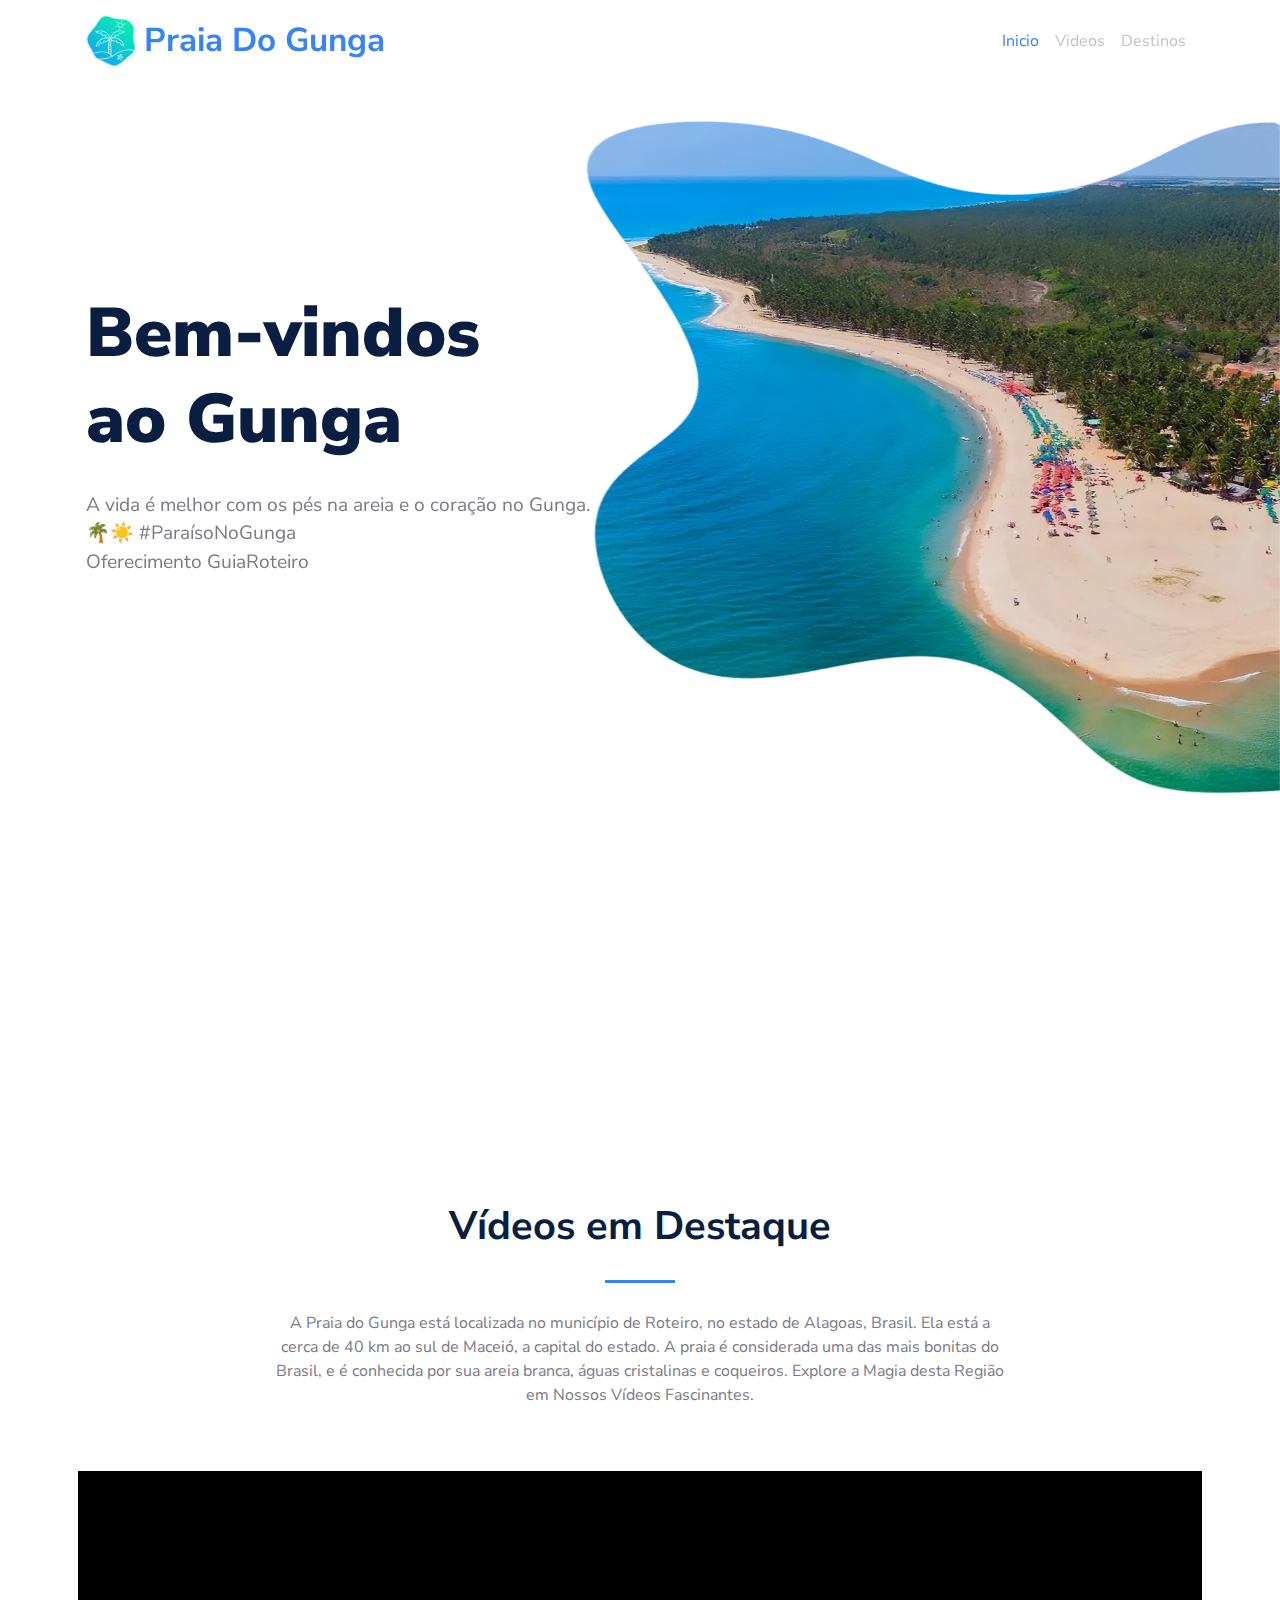
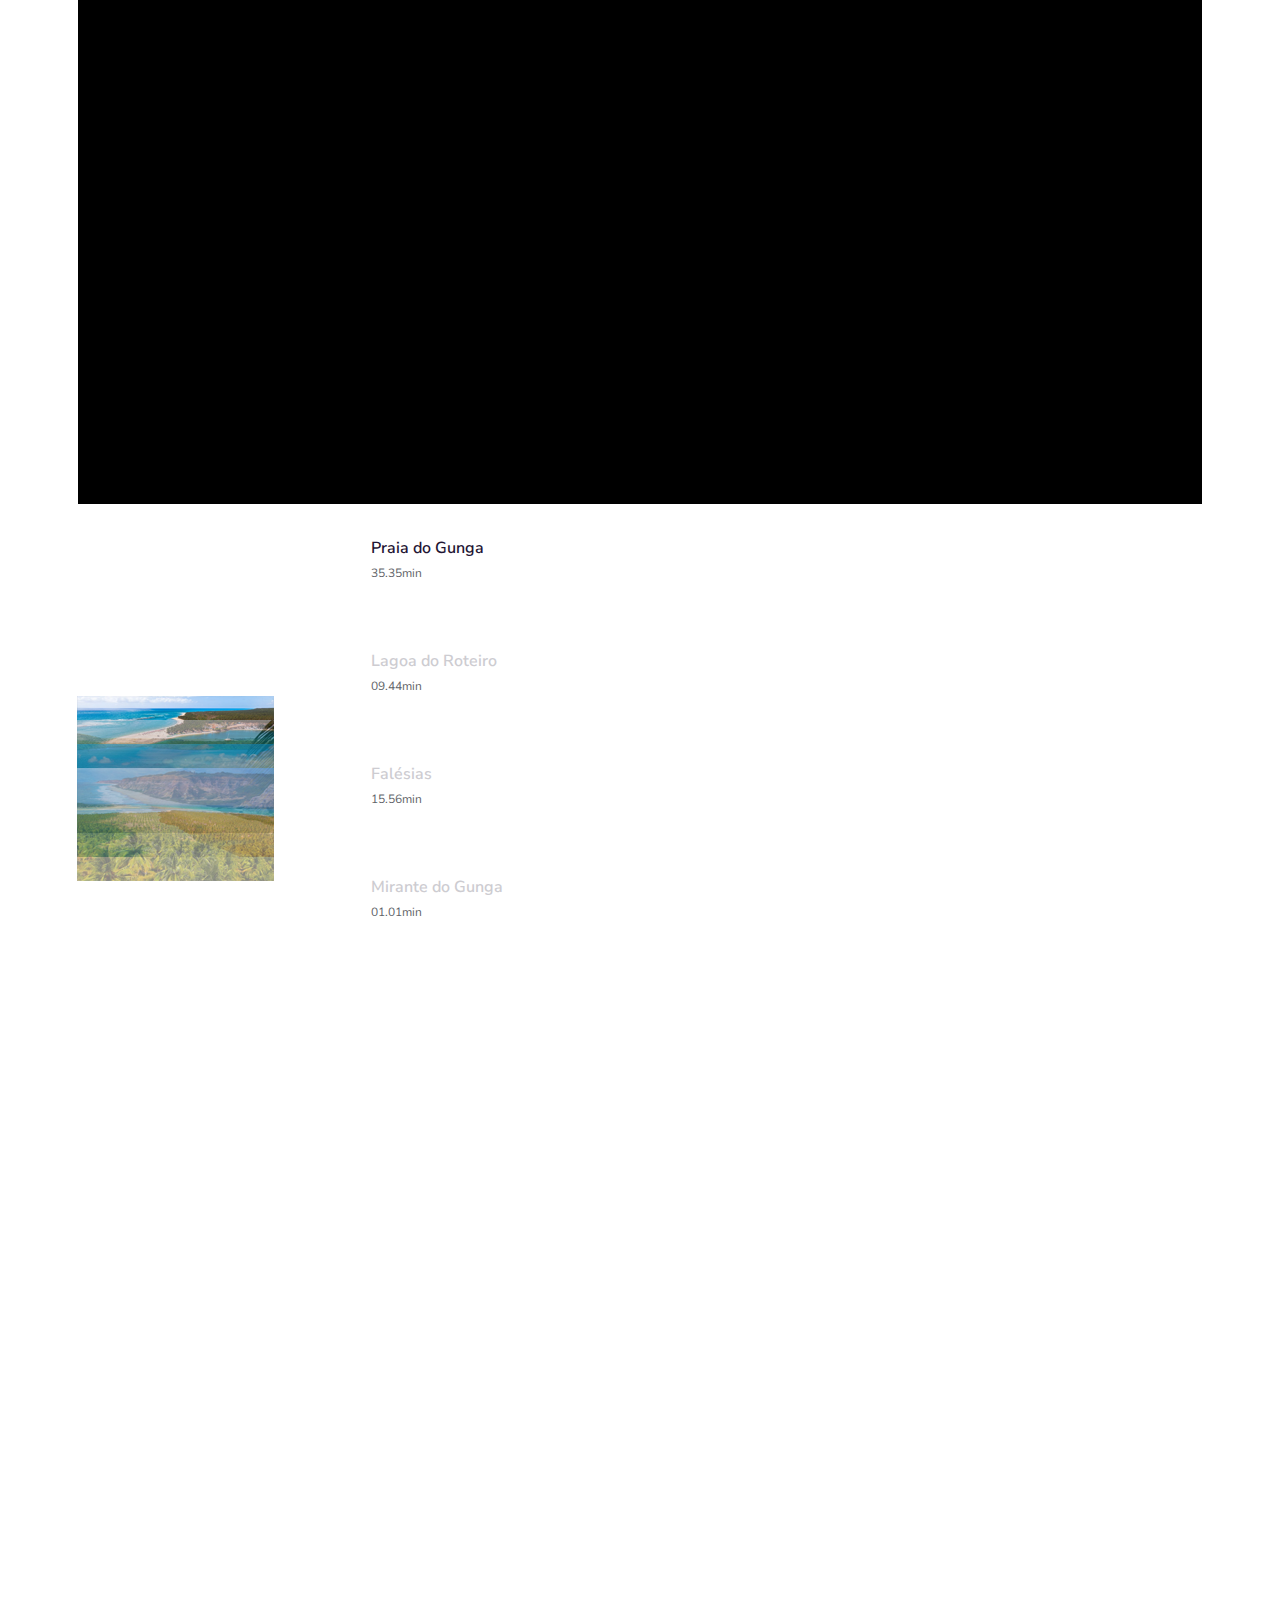
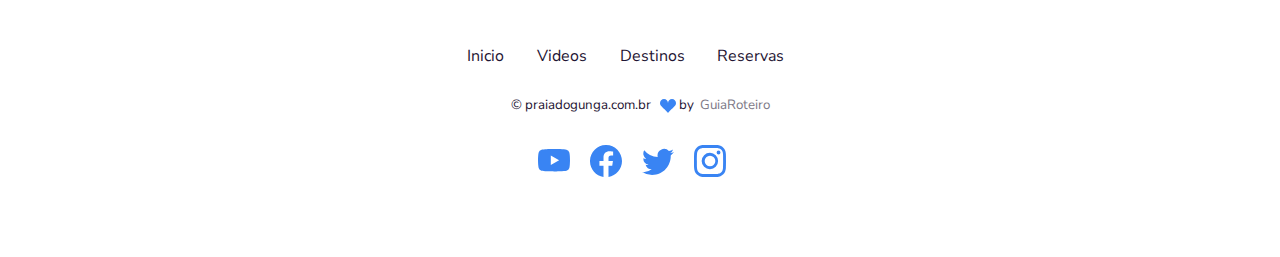
==== index.html @ 85fd9ef9 "v2" ====
<!DOCTYPE html>
<html lang="pt-BR">

  <head>
    <meta charset="utf-8">
    <meta http-equiv="X-UA-Compatible" content="IE=edge">
    <meta name="viewport" content="width=device-width, initial-scale=1">


    <!-- ===============================================-->
    <!--    Document Title-->
    <!-- ===============================================-->
    <title>Praia do Gunga - Guia Roteiro</title>

    <meta name="description" content="Explore as belezas da Praia do Gunga e Roteiro AL, um paraíso tropical no Brasil. Descubra suas águas cristalinas, areias douradas e atividades emocionantes.">
    <meta name="keywords" content="Praia do Gunga, Praias do Brasil, Turismo, Lazer, Natureza, Guia Roteiro, Roteiro AL, Maceió">
    <meta name="author" content="Praia do Gunga - Guia Roteiro">

    <!-- Tags para redes sociais (Open Graph) -->
    <meta property="og:title" content="Praia do Gunga - Descubra o Paraíso Tropical">
    <meta property="og:description" content="Explore as belezas da Praia do Gunga, um paraíso tropical no Brasil. Descubra suas águas cristalinas, areias douradas e atividades emocionantes.">
    <meta property="og:image" content="https://praiadogunga.com.br/assets/gallery/praiadogunga.png">
    <meta property="og:url" content="https://praiadogunga.com.br">
    <meta property="og:type" content="website">

    <!-- Meta tags do Twitter -->
    <meta name="twitter:card" content="summary_large_image">
    <meta name="twitter:title" content="Praia do Gunga - Descubra o Paraíso Tropical">
    <meta name="twitter:description" content="Explore as belezas da Praia do Gunga, um paraíso tropical no Brasil. Descubra suas águas cristalinas, areias douradas e atividades emocionantes.">
    <meta name="twitter:image" content="https://praiadogunga.com.br/assets/gallery/praiadogunga.png">

    <!-- Meta tag para indicar idioma -->
    <meta http-equiv="content-language" content="pt-BR">

    <!-- Favicon -->
    <link rel="icon" href="assets/img/favicons/favicon.ico" type="image/x-icon">

    <!--    Stylesheets-->
    <!-- ===============================================-->
    <link href="vendors/plyr/plyr.css" rel="stylesheet">
    <link href="assets/css/theme.css" rel="stylesheet" />

  </head>


  <body>

    <!-- ===============================================-->
    <!--    Main Content-->
    <!-- ===============================================-->
    <main class="main" id="top">
      <nav class="navbar navbar-expand-lg fixed-top py-3 backdrop" data-navbar-on-scroll="data-navbar-on-scroll">
        <div class="container"><a class="navbar-brand d-flex align-items-center fw-bold fs-2" href="#"> <img class="d-inline-block align-top img-fluid" src="assets/img/gallery/logo-icon.png" alt="" width="50" /><span class="text-primary fs-4 ps-2">Praia Do Gunga</span></a>
          <button class="navbar-toggler collapsed" type="button" data-bs-toggle="collapse" data-bs-target="#navbarSupportedContent" aria-controls="navbarSupportedContent" aria-expanded="false" aria-label="Toggle navigation"><span class="navbar-toggler-icon"></span></button>
          <div class="collapse navbar-collapse border-top border-lg-0 mt-4 mt-lg-0" id="navbarSupportedContent">
            <ul class="navbar-nav ms-auto pt-2 pt-lg-0">
              <li class="nav-item"><a class="nav-link active" aria-current="page" href="#">Inicio</a></li>
              <li class="nav-item"><a class="nav-link text-600" href="#featuresVideos">Videos</a></li>
              <li class="nav-item"><a class="nav-link text-600" href="#places">Destinos</a></li>
              <!-- <li class="nav-item"><a class="nav-link text-600" href="#booking">Reservas</a></li> -->
            </ul>
           <!--  <form class="ps-lg-5">
              <button class="btn btn-lg btn-outline-primary order-0" type="submit">Sign In</button>
            </form> -->
          </div>
        </div>
      </nav>
      <section class="py-0">
        <div class="bg-holder d-none d-md-block" style="background-image:url(assets/img/illustrations/hero.png);background-position:right bottom;background-size:contain;">
        </div>
        <!--/.bg-holder-->

        <div class="container position-relative">
          <div class="row align-items-center min-vh-75 my-lg-8">
            <div class="col-md-7 col-lg-6 text-center text-md-start py-8">
              <h1 class="mb-4 display-1 lh-sm">Bem-vindos<br class="d-block d-lg-none d-xl-block" />ao Gunga</h1>
              <p class="mt-4 mb-5 fs-1 lh-base">A vida é melhor com os pés na areia e o coração no Gunga. <br class="d-none d-lg-block" /> 🌴☀️ #ParaísoNoGunga<br class="d-none d-lg-block" />Oferecimento GuiaRoteiro</p>

              <!-- <a class="btn btn-lg btn-primary hover-top" href="#" role="button">Siga-nos</a> -->
            </div>
          </div>
        </div>
      </section>


      <!-- ============================================-->
      <!-- <section> begin ============================-->
      <section id="places">

       <!--  <div class="container">
          <div class="row flex-md-center">
            <div class="col-md-11 col-lg-4 py-md-3 px-4 px-md-3 px-lg-0 px-xl-2 order-lg-1">
              <h1 class="fw-bold fs-md-3 fs-xl-5">Divirta-se com a sua família</h1>
              <hr class="text-primary my-4 my-lg-3 my-xl-4" style="height:3px; width:70px;" />
              <p class="lh-lg">Descubra a diversidade de experiências na Praia do Gunga, em Roteiro, Alagoas. Oferecendo passeios emocionantes, como barco às piscinas naturais, buggy nas falésias e Passeio Aéreo, além de atividades mais tranquilas, como passeios de jangada e quadriciclos. Explore os recifes de corais com mergulho de snorkel e aproveite a beleza única desta deslumbrante região costeira. tudo isso e muito mais.</p><a class="btn btn-lg btn-primary hover-top" href="#" role="button">Explore</a>
            </div>
            <div class="col-lg-8 order-lg-0 order-1 px-4 px-md-3 py-8 py-md-3">
              <div class="carousel slide" id="carouselExampleControlsNoTouching" data-bs-touch="false" data-bs-interval="false">
                <div class="carousel-inner">
                  <div class="carousel-item active">
                    <div class="row h-100">
                      <div class="col-md-4 mb-3 mb-md-0">
                        <div class="card h-100 text-white hover-top"><img class="img-fluid h-100" src="assets/img/gallery/maldives.png" alt="" />
                          <div class="card-img-overlay ps-0 d-flex flex-column justify-content-between bg-dark-gradient">
                            <div class="pt-3"><span class="badge bg-primary">$860</span></div>
                            <div class="ps-3 d-flex justify-content-between align-items-center">
                              <h5 class="text-white">Maldives</h5>
                              <h6 class="text-600">3 days</h6>
                            </div>
                          </div>
                        </div>
                      </div>
                      <div class="col-md-4 mb-3 mb-md-0">
                        <div class="card h-100 text-white hover-top"><img class="img-fluid h-100" src="assets/img/gallery/indonesia.png" alt="" />
                          <div class="card-img-overlay ps-0 d-flex flex-column justify-content-between bg-dark-gradient">
                            <div class="pt-3"><span class="badge bg-primary">$860</span></div>
                            <div class="ps-3 d-flex justify-content-between align-items-center">
                              <h5 class="text-white">Indonesia</h5>
                              <h6 class="text-600">7 days</h6>
                            </div>
                          </div>
                        </div>
                      </div>
                      <div class="col-md-4 mb-3 mb-md-0">
                        <div class="card h-100 text-white hover-top"><img class="img-fluid h-100" src="assets/img/gallery/kathmandu.png" alt="" />
                          <div class="card-img-overlay ps-0 d-flex flex-column justify-content-between bg-dark-gradient">
                            <div class="pt-3"><span class="badge bg-primary">$340</span></div>
                            <div class="ps-3 d-flex justify-content-between align-items-center">
                              <h5 class="text-white">Kathmandu</h5>
                              <h6 class="text-600">5 days</h6>
                            </div>
                          </div>
                        </div>
                      </div>
                    </div>
                  </div>
                  <div class="carousel-item">
                    <div class="row h-100">
                      <div class="col-md-4 mb-3 mb-md-0">
                        <div class="card h-100 text-white hover-top"><img class="img-fluid h-100" src="assets/img/gallery/maldives.png" alt="" />
                          <div class="card-img-overlay ps-0 d-flex flex-column justify-content-between bg-dark-gradient">
                            <div class="pt-3"><span class="badge bg-primary">$340</span></div>
                            <div class="ps-3 d-flex justify-content-between align-items-center">
                              <h5 class="text-white">Maldives</h5>
                              <h6 class="text-600">5 days</h6>
                            </div>
                          </div>
                        </div>
                      </div>
                      <div class="col-md-4 mb-3 mb-md-0">
                        <div class="card h-100 text-white hover-top"><img class="img-fluid h-100" src="assets/img/gallery/indonesia.png" alt="" />
                          <div class="card-img-overlay ps-0 d-flex flex-column justify-content-between bg-dark-gradient">
                            <div class="pt-3"><span class="badge bg-primary">$540</span></div>
                            <div class="ps-3 d-flex justify-content-between align-items-center">
                              <h5 class="text-white">Indonesia</h5>
                              <h6 class="text-600">5 days</h6>
                            </div>
                          </div>
                        </div>
                      </div>
                      <div class="col-md-4 mb-3 mb-md-0">
                        <div class="card h-100 text-white hover-top"><img class="img-fluid h-100" src="assets/img/gallery/kathmandu.png" alt="" />
                          <div class="card-img-overlay ps-0 d-flex flex-column justify-content-between bg-dark-gradient">
                            <div class="pt-3"><span class="badge bg-primary">$640</span></div>
                            <div class="ps-3 d-flex justify-content-between align-items-center">
                              <h5 class="text-white">Kathmandu</h5>
                              <h6 class="text-600">6 days</h6>
                            </div>
                          </div>
                        </div>
                      </div>
                    </div>
                  </div>
                  <div class="carousel-item">
                    <div class="row h-100">
                      <div class="col-md-4 mb-3 mb-md-0">
                        <div class="card h-100 text-white hover-top"><img class="img-fluid h-100" src="assets/img/gallery/kathmandu.png" alt="" />
                          <div class="card-img-overlay ps-0 d-flex flex-column justify-content-between bg-dark-gradient">
                            <div class="pt-3"><span class="badge bg-primary">$540</span></div>
                            <div class="ps-3 d-flex justify-content-between align-items-center">
                              <h5 class="text-white">Kathmandu</h5>
                              <h6 class="text-600">5 days</h6>
                            </div>
                          </div>
                        </div>
                      </div>
                      <div class="col-md-4 mb-3 mb-md-0">
                        <div class="card h-100 text-white hover-top"><img class="img-fluid h-100" src="assets/img/gallery/maldives.png" alt="" />
                          <div class="card-img-overlay ps-0 d-flex flex-column justify-content-between bg-dark-gradient">
                            <div class="pt-3"><span class="badge bg-primary">$860</span></div>
                            <div class="ps-3 d-flex justify-content-between align-items-center">
                              <h5 class="text-white">Maldives</h5>
                              <h6 class="text-600">3 days</h6>
                            </div>
                          </div>
                        </div>
                      </div>
                      <div class="col-md-4 mb-3 mb-md-0">
                        <div class="card h-100 text-white hover-top"><img class="img-fluid h-100" src="assets/img/gallery/indonesia.png" alt="" />
                          <div class="card-img-overlay ps-0 d-flex flex-column justify-content-between bg-dark-gradient">
                            <div class="pt-3"><span class="badge bg-primary">$860</span></div>
                            <div class="ps-3 d-flex justify-content-between align-items-center">
                              <h5 class="text-white">Indonesia</h5>
                              <h6 class="text-600">7 days</h6>
                            </div>
                          </div>
                        </div>
                      </div>
                    </div>
                  </div>
                </div>
                <div class="position-relative mt-5"><a class="carousel-control-prev carousel-icon z-index-2" href="#carouselExampleControlsNoTouching" role="button" data-bs-slide="prev"><span class="carousel-control-prev-icon" aria-hidden="true"></span><span class="visually-hidden">Previous</span></a><a class="carousel-control-next carousel-icon z-index-2" href="#carouselExampleControlsNoTouching" role="button" data-bs-slide="next"><span class="carousel-control-next-icon" aria-hidden="true"></span><span class="visually-hidden">Next</span></a></div>
              </div>
            </div>
          </div>
        </div> -->
        <!-- end of .container-->

      </section>
      <!-- <section> close ============================-->
      <!-- ============================================-->




      <!-- ============================================-->
      <!-- <section> begin ============================-->
      <section class="pt-5" id="featuresVideos">

        <div class="container">
          <div class="row flex-center mb-5">
            <div class="col-lg-8 text-center">
              <h1 class="fw-bold fs-md-3 fs-lg-4 fs-xl-5">Vídeos em Destaque</h1>
              <hr class="mx-auto text-primary my-4" style="height:3px; width:70px;" />
              <p class="mx-auto">
A Praia do Gunga está localizada no município de Roteiro, no estado de Alagoas, Brasil. Ela está a cerca de 40 km ao sul de Maceió, a capital do estado. A praia é considerada uma das mais bonitas do Brasil, e é conhecida por sua areia branca, águas cristalinas e coqueiros. Explore a Magia desta Região em Nossos Vídeos Fascinantes.</p>
            </div>
          </div>
          <div class="row flex-center">
            <div class="col-12">
              <div class="carousel slide" id="carouselExampleIndicators" data-bs-touch="false" data-bs-interval="false">
                <div class="row align-items-center">
                  <div class="col-12 col-xxl-7 px-2">
                    <div class="carousel-inner">
                      <div class="carousel-item active h-100">
                        <div class="player" data-plyr-provider="youtube" data-plyr-embed-id="bTqVqk7FSmY">
                          <iframe src="https://www.youtube.com/watch?v=QWKwyBbWllM" allow="accelerometer; autoplay; clipboard-write; encrypted-media; gyroscope; picture-in-picture" allowfullscreen=""></iframe>
                        </div>
                      </div>
                      <div class="carousel-item">
                        <div class="player" data-plyr-provider="youtube" data-plyr-embed-id="bTqVqk7FSmY">
                          <iframe src="https://www.youtube.com/watch?v=A36IP48cITc" allow="accelerometer; autoplay; clipboard-write; encrypted-media; gyroscope; picture-in-picture" allowfullscreen=""></iframe>
                        </div>
                      </div>
                      <div class="carousel-item">
                        <div class="player" data-plyr-provider="youtube" data-plyr-embed-id="bTqVqk7FSmY">
                          <iframe src="https://www.youtube.com/watch?v=nZo1sUbrHeg" allow="accelerometer; autoplay; clipboard-write; encrypted-media; gyroscope; picture-in-picture" allowfullscreen=""></iframe>
                        </div>
                      </div>
                      <div class="carousel-item">
                        <div class="player" data-plyr-provider="youtube" data-plyr-embed-id="bTqVqk7FSmY">
                          <iframe src="https://www.youtube.com/watch?v=8BTin3Jkoow" allow="accelerometer; autoplay; clipboard-write; encrypted-media; gyroscope; picture-in-picture" allowfullscreen=""></iframe>
                        </div>
                      </div>
                    </div>
                  </div>
                  <div class="col-6 col-md-3 col-xxl-2 pt-3 pt-md-0">
                    <div class="carousel-indicators">
                      <div class="row h-100 w-100">
                        <div class="col-12 px-1">
                          <button class="active" type="button" data-bs-target="#carouselExampleIndicators" data-bs-slide-to="0" aria-current="true" aria-label="Slide 1"><img class="d-block" src="assets/img/gallery/praiadogunga.png" alt="..." /></button>
                        </div>
                        <div class="col-12 px-1">
                          <button type="button" data-bs-target="#carouselExampleIndicators" data-bs-slide-to="1" aria-label="Slide 2"><img class="d-block" src="assets/img/gallery/lagoadoroteiro.png" alt="..." /></button>
                        </div>
                        <div class="col-12 px-1">
                          <button type="button" data-bs-target="#carouselExampleIndicators" data-bs-slide-to="2" aria-label="Slide 3"><img class="d-block" src="assets/img/gallery/falesias.png" alt="..." /></button>
                        </div>
                        <div class="col-12 px-1">
                          <button type="button" data-bs-target="#carouselExampleIndicators" data-bs-slide-to="3" aria-label="Slide 4"><img class="d-block" src="assets/img/gallery/mirantedogunga.png" alt="..." /></button>
                        </div>
                      </div>
                    </div>
                  </div>
                  <div class="col-6 col-lg-3 px-xxl-0">
                    <div class="row">
                      <div class="col-12 col-md-11 col-lg-12 col-xl-10 col-xxl-7 px-xxl-0 ps-lg-0 ps-md-4">
                        <div class="card h-100 py-md-2 active" style="min-height:113px">
                          <div class="card-body d-flex flex-column justify-content-center">
                            <p class="mb-0 fw-semi-bold text-dark"> Praia do Gunga</p>
                            <p class="card-text"><small class="text-800">35.35min</small></p>
                          </div>
                        </div>
                      </div>
                      <div class="col-12 col-md-11 col-lg-12 col-xl-10 col-xxl-7 px-xxl-0 ps-lg-0 ps-md-4">
                        <div class="card h-100 py-md-2" style="min-height:113px">
                          <div class="card-body d-flex flex-column justify-content-center">
                            <p class="mb-0 fw-semi-bold text-500">Lagoa do Roteiro</p>
                            <p class="card-text"><small class="text-800">09.44min</small></p>
                          </div>
                        </div>
                      </div>
                      <div class="col-12 col-md-11 col-lg-12 col-xl-10 col-xxl-7 px-xxl-0 ps-lg-0 ps-md-4">
                        <div class="card h-100 py-md-2" style="min-height:113px">
                          <div class="card-body d-flex flex-column justify-content-center">
                            <p class="mb-0 fw-semi-bold text-500"> Falésias</p>
                            <p class="card-text"><small class="text-800">15.56min</small></p>
                          </div>
                        </div>
                      </div>
                      <div class="col-12 col-md-11 col-lg-12 col-xl-10 col-xxl-7 px-xxl-0 ps-lg-0 ps-md-4">
                        <div class="card h-100 py-md-3" style="min-height:113px">
                          <div class="card-body d-flex flex-column justify-content-center">
                            <p class="mb-0 fw-semi-bold text-500"> Mirante do Gunga</p>
                            <p class="card-text"><small class="text-800">01.01min </small></p>
                          </div>
                        </div>
                      </div>
                    </div>
                  </div>
                </div>
              </div>
            </div>
          </div>
        </div>
        <!-- end of .container-->

      </section>
      <!-- <section> close ============================-->
      <!-- ============================================-->


      <section class="pt-5">
         <div class="container">
        <script src="https://static.elfsight.com/platform/platform.js" data-use-service-core defer></script>
<div class="elfsight-app-6ab9ac15-3a45-496a-8283-f96318b5263f" data-elfsight-app-lazy></div>
</div>
      </section>


      <!-- ============================================-->
      <!-- <section> begin ============================-->
      <section class="pt-5">

       <!--  <div class="container">
          <div class="row flex-center mb-5">
            <div class="col-lg-8 text-center">
              <h1 class="fw-bold fs-md-3 fs-lg-4 fs-xl-5">Travel categories</h1>
              <hr class="mx-auto text-primary my-4" style="height:3px; width:70px;" />
              <p class="mx-auto">Maecenas et eros non quam ultricies interdum. Proin ac dolor vel neque ullamcorper blandit vitae et felis. Morbi ante urna, imperdiet vel neque vitae, porta ullamcorper metus. Quisque bibendum venenatis eros sed commodo. Nullam ultrices tortor non diam ullamcorper auctor. In urna tellus, auctor sit amet est ut, scelerisque volutpat diam.</p>
            </div>
          </div>
          <div class="row h-100 flex-center">
            <div class="row flex-lg-center">
              <div class="col-md-12">
                <div class="carousel slide" id="carouselCategory" data-bs-touch="false" data-bs-interval="false">
                  <div class="carousel-inner">
                    <div class="carousel-item active" data-bs-interval="10000">
                      <div class="row h-100">
                        <div class="col-6 col-sm-4 col-xl-2 mb-3 hover-top px-2">
                          <div class="card h-100 w-100 text-white"><a class="stretched-link" href="!#"><img class="img-fluid" src="assets/img/gallery/food.png" alt="" /></a>
                            <div class="card-img-overlay d-flex align-items-end bg-dark-gradient">
                              <h5 class="text-white fs--1">Food</h5>
                            </div>
                          </div>
                        </div>
                        <div class="col-6 col-sm-4 col-xl-2 mb-3 hover-top px-2">
                          <div class="card h-100 w-100 text-white"><a class="stretched-link" href="!#"><img class="img-fluid" src="assets/img/gallery/backpacking.png" alt="" /></a>
                            <div class="card-img-overlay d-flex align-items-end bg-dark-gradient">
                              <h5 class="text-white fs--1">Backpacking</h5>
                            </div>
                          </div>
                        </div>
                        <div class="col-6 col-sm-4 col-xl-2 mb-3 hover-top px-2">
                          <div class="card h-100 w-100 text-white"><a class="stretched-link" href="!#"><img class="img-fluid" src="assets/img/gallery/beaches.png" alt="" /></a>
                            <div class="card-img-overlay d-flex align-items-end bg-dark-gradient">
                              <h5 class="text-white fs--1">Beaches,coast and island</h5>
                            </div>
                          </div>
                        </div>
                        <div class="col-6 col-sm-4 col-xl-2 mb-3 hover-top px-2">
                          <div class="card h-100 w-100 text-white"><a class="stretched-link" href="!#"><img class="img-fluid" src="assets/img/gallery/art-culture.png" alt="" /></a>
                            <div class="card-img-overlay d-flex align-items-end bg-dark-gradient">
                              <h5 class="text-white fs--1">Art and culture</h5>
                            </div>
                          </div>
                        </div>
                        <div class="col-6 col-sm-4 col-xl-2 mb-3 hover-top px-2">
                          <div class="card h-100 w-100 text-white"><a class="stretched-link" href="!#"><img class="img-fluid" src="assets/img/gallery/wild.png" alt="" /></a>
                            <div class="card-img-overlay d-flex align-items-end bg-dark-gradient">
                              <h5 class="text-white fs--1">Wildlife and nature</h5>
                            </div>
                          </div>
                        </div>
                        <div class="col-6 col-sm-4 col-xl-2 mb-3 hover-top px-2">
                          <div class="card h-100 w-100 text-white"><a class="stretched-link" href="!#"><img class="img-fluid" src="assets/img/gallery/hill.jpg" alt="" /></a>
                            <div class="card-img-overlay d-flex align-items-end bg-dark-gradient">
                              <h5 class="text-white fs--1">Hill and nature</h5>
                            </div>
                          </div>
                        </div>
                      </div>
                    </div>
                    <div class="carousel-item" data-bs-interval="2000">
                      <div class="row h-100">
                        <div class="col-6 col-sm-4 col-xl-2 mb-3 hover-top px-2">
                          <div class="card h-100 w-100 text-white"><a class="stretched-link" href="!#"><img class="img-fluid" src="assets/img/gallery/food.png" alt="" /></a>
                            <div class="card-img-overlay d-flex align-items-end bg-dark-gradient">
                              <h5 class="text-white fs--1">Food</h5>
                            </div>
                          </div>
                        </div>
                        <div class="col-6 col-sm-4 col-xl-2 mb-3 hover-top px-2">
                          <div class="card h-100 w-100 text-white"><a class="stretched-link" href="!#"><img class="img-fluid" src="assets/img/gallery/backpacking.png" alt="" /></a>
                            <div class="card-img-overlay d-flex align-items-end bg-dark-gradient">
                              <h5 class="text-white fs--1">Backpacking</h5>
                            </div>
                          </div>
                        </div>
                        <div class="col-6 col-sm-4 col-xl-2 mb-3 hover-top px-2">
                          <div class="card h-100 w-100 text-white"><a class="stretched-link" href="!#"><img class="img-fluid" src="assets/img/gallery/beaches.png" alt="" /></a>
                            <div class="card-img-overlay d-flex align-items-end bg-dark-gradient">
                              <h5 class="text-white fs--1">Beaches,coast and island</h5>
                            </div>
                          </div>
                        </div>
                        <div class="col-6 col-sm-4 col-xl-2 mb-3 hover-top px-2">
                          <div class="card h-100 w-100 text-white"><a class="stretched-link" href="!#"><img class="img-fluid" src="assets/img/gallery/art-culture.png" alt="" /></a>
                            <div class="card-img-overlay d-flex align-items-end bg-dark-gradient">
                              <h5 class="text-white fs--1">Art and culture</h5>
                            </div>
                          </div>
                        </div>
                        <div class="col-6 col-sm-4 col-xl-2 mb-3 hover-top px-2">
                          <div class="card h-100 w-100 text-white"><a class="stretched-link" href="!#"><img class="img-fluid" src="assets/img/gallery/wild.png" alt="" /></a>
                            <div class="card-img-overlay d-flex align-items-end bg-dark-gradient">
                              <h5 class="text-white fs--1">Wildlife and nature</h5>
                            </div>
                          </div>
                        </div>
                        <div class="col-6 col-sm-4 col-xl-2 mb-3 hover-top px-2">
                          <div class="card h-100 w-100 text-white"><a class="stretched-link" href="!#"><img class="img-fluid" src="assets/img/gallery/hill.jpg" alt="" /></a>
                            <div class="card-img-overlay d-flex align-items-end bg-dark-gradient">
                              <h5 class="text-white fs--1">Hill and nature</h5>
                            </div>
                          </div>
                        </div>
                      </div>
                    </div>
                    <div class="carousel-item">
                      <div class="row h-100 offset-lg-2">
                        <div class="col-6 col-sm-4 col-xl-2 mb-3 hover-top px-2">
                          <div class="card h-100 w-100 text-white"><a class="stretched-link" href="!#"><img class="img-fluid" src="assets/img/gallery/food.png" alt="" /></a>
                            <div class="card-img-overlay d-flex align-items-end bg-dark-gradient">
                              <h5 class="text-white fs--1">Food</h5>
                            </div>
                          </div>
                        </div>
                        <div class="col-6 col-sm-4 col-xl-2 mb-3 hover-top px-2">
                          <div class="card h-100 w-100 text-white"><a class="stretched-link" href="!#"><img class="img-fluid" src="assets/img/gallery/backpacking.png" alt="" /></a>
                            <div class="card-img-overlay d-flex align-items-end bg-dark-gradient">
                              <h5 class="text-white fs--1">Backpacking</h5>
                            </div>
                          </div>
                        </div>
                        <div class="col-6 col-sm-4 col-xl-2 mb-3 hover-top px-2">
                          <div class="card h-100 w-100 text-white"><a class="stretched-link" href="!#"><img class="img-fluid" src="assets/img/gallery/beaches.png" alt="" /></a>
                            <div class="card-img-overlay d-flex align-items-end bg-dark-gradient">
                              <h5 class="text-white fs--1">Beaches,coast and island</h5>
                            </div>
                          </div>
                        </div>
                        <div class="col-6 col-sm-4 col-xl-2 mb-3 hover-top px-2">
                          <div class="card h-100 w-100 text-white"><a class="stretched-link" href="!#"><img class="img-fluid" src="assets/img/gallery/art-culture.png" alt="" /></a>
                            <div class="card-img-overlay d-flex align-items-end bg-dark-gradient">
                              <h5 class="text-white fs--1">Art and culture</h5>
                            </div>
                          </div>
                        </div>
                        <div class="col-6 col-sm-4 col-xl-2 mb-3 hover-top px-2">
                          <div class="card h-100 w-100 text-white"><a class="stretched-link" href="!#"><img class="img-fluid" src="assets/img/gallery/wild.png" alt="" /></a>
                            <div class="card-img-overlay d-flex align-items-end bg-dark-gradient">
                              <h5 class="text-white fs--1">Wildlife and nature</h5>
                            </div>
                          </div>
                        </div>
                      </div>
                    </div>
                  </div>
                  <div class="row mt-4">
                    <div class="col-12 position-relative"><a class="carousel-control-prev carousel-icon z-index-2" href="#carouselCategory" role="button" data-bs-slide="prev"><span class="carousel-control-prev-icon" aria-hidden="true"></span><span class="visually-hidden">Previous</span></a><a class="carousel-control-next carousel-icon z-index-2" href="#carouselCategory" role="button" data-bs-slide="next"><span class="carousel-control-next-icon" aria-hidden="true"></span><span class="visually-hidden">Next</span></a></div>
                  </div>
                </div>
              </div>
            </div>
          </div>
        </div> -->
        <!-- end of .container-->

      </section>
      <!-- <section> close ============================-->
      <!-- ============================================-->




      <!-- ============================================-->
      <!-- <section> begin ============================-->
      <section class="pt-5">

        <!-- <div class="container patrocinios">
          <div class="row flex-center mb-5">
            <div class="col-lg-8 text-center">
              <h1 class="fw-bold fs-md-3 fs-lg-4 fs-xl-5">Apoiadores</h1>
              <hr class="mx-auto text-primary my-4" style="height:3px; width:70px;" />
            </div>
            <div class="carousel slide" id="carouselExampleDark" data-bs-ride="carousel">
              <div class="carousel-inner">
                <div class="carousel-item active" data-bs-interval="10000">
                  <div class="row h-100 flex-center">
                    <div class="col-12 col-lg-7 mb-3 mb-md-0">
                      <div class="card h-100">
                        <div class="card-body d-flex flex-center flex-column">
                          <p class="text-center card-text mb-5">Principal agenciador do Brasil” </p>
                          <div class="d-flex justify-content-between align-items-center">
                            <div class="d-flex align-items-center"><img class="img-fluid" src="assets/img/gallery/guiagunga.png" alt="" width="200px"/></div>
                          </div>
                          <div class="mt-3 text-center">
                            <h6 class="text-1000 fw-bold">Guia Gunga</h6>
                            <p class="fs--1 fw-normal mb-0">guiagunga.com.br</p>
                          </div>
                        </div>
                      </div>
                    </div>
                  </div>
                </div>
                <div class="carousel-item" data-bs-interval="2000">
                  <div class="row h-100 flex-center">
                    <div class="col-12 col-lg-7 mb-3 mb-md-0">
                      <div class="card h-100">
                        <div class="card-body d-flex flex-center flex-column">
                          <p class="text-center card-text mb-5">“Guia Roteiro é uma empresa de agenciamento de Turismo entre Roteiro e Praia do Gunga” </p>
                          <div class="d-flex justify-content-between align-items-center">
                            <div class="d-flex align-items-center"><img class="img-fluid" src="assets/img/gallery/guiaroteiro.png" alt="" width="200px"/></div>
                          </div>
                          <div class="mt-3 text-center">
                            <h6 class="text-1000 fw-bold">Guia Roteiro</h6>
                            <p class="fs--1 fw-normal mb-0">guiaroteiro.com.br</p>
                          </div>
                        </div>
                      </div>
                    </div>
                  </div>
                </div>
                <div class="carousel-item" data-bs-interval="3000">
                  <div class="row h-100 flex-center">
                    <div class="col-12 col-lg-7 mb-3 mb-md-0">
                      <div class="card h-100">
                        <div class="card-body d-flex flex-center flex-column">
                          <p class="text-center card-text mb-5">“Em compromisso com o meio Ambiente Evaristo Natureza é centro de tudo. façã uma visita.” </p>
                          <div class="d-flex justify-content-between align-items-center">
                            <div class="d-flex align-items-center"><img class="img-fluid" src="assets/img/gallery/evaristonatureza.png" alt="" width="200px"/></div>
                          </div>
                          <div class="mt-3 text-center">
                            <h6 class="text-1000 fw-bold">Evaristo Natureza</h6>
                            <p class="fs--1 fw-normal mb-0">evaristonatureza.com.br</p>
                          </div>
                        </div>
                      </div>
                    </div>
                  </div>
                </div>
              
              </div>
              <div class="row px-3 px-md-0">
                <div class="col-12 position-relative d-flex flex-center">
                  <ol class="carousel-indicators">
                    <li class="active" data-bs-target="#carouselExampleDark" data-bs-slide-to="0"></li>
                    <li data-bs-target="#carouselExampleDark" data-bs-slide-to="1"></li>
                    <li data-bs-target="#carouselExampleDark" data-bs-slide-to="2"></li>
                  </ol>
                </div>
              </div>
            </div>
          </div>
        </div> -->
        <!-- end of .container-->

      </section>
      <!-- <section> close ============================-->
      <!-- ============================================-->


     <!--  <section id="booking">
        <div class="bg-holder" style="background-image:url(assets/img//gallery/booking.png);background-position:center;background-size:cover;">
        </div>
       

        <div class="container">
          <div class="row">
            <div class="col-12 py-8 text-white">
              <div class="d-flex flex-column flex-center">
                <h2 class="text-white fs-2 fs-md-3">WE WILL SEE YOU</h2>
                <h1 class="text-white fs-2 fs-sm-4 fs-lg-7 fw-bold">Enjoy 30% Off On First Trip</h1>
              </div>
              <form class="row gy-2 gx-md-2 gx-lg-4 flex-center my-6">
                <div class="col-6 col-md-3">
                  <label class="visually-hidden" for="inlineFormSelectPref">Destinations</label>
                  <select class="form-select" id="inlineFormSelectPref">
                    <option selected="">Destinations</option>
                    <option value="1">One</option>
                    <option value="2">Two</option>
                    <option value="3">Three</option>
                  </select>
                </div>
                <div class="col-6 col-md-3">
                  <label class="visually-hidden" for="autoSizingSelect">Package</label>
                  <select class="form-select" id="autoSizingSelect">
                    <option selected="">Package</option>
                    <option value="1">One</option>
                    <option value="2">Two</option>
                    <option value="3">Three</option>
                  </select>
                </div>
                <div class="col-6 col-md-3">
                  <label class="visually-hidden" for="date">Date</label>
                  <div class="input-group">
                    <input class="form-control" id="date" type="date" />
                  </div>
                </div>
                <div class="col-6 col-md-auto">
                  <button class="btn btn-lg btn-primary" type="submit">Book Now</button>
                </div>
              </form>
            </div>
          </div>
        </div>
      </section> -->


      <!-- ============================================-->
      <!-- <section> begin ============================-->
      <section class="py-6">

        <div class="container">
          <div class="row flex-center">
            <div class="col-auto mb-4">
              <ul class="list-unstyled list-inline mb-0">
                <li class="list-inline-item me3 me-sm-4"><a class="text-dark text-decoration-none" href="#!">Inicio</a></li>
                <li class="list-inline-item me3 me-sm-4"><a class="text-dark text-decoration-none" href="#!">Videos</a></li>
                <li class="list-inline-item me3 me-sm-4"><a class="text-dark text-decoration-none" href="#!">Destinos</a></li>
                <li class="list-inline-item me3 me-sm-4"><a class="text-dark text-decoration-none" href="#!">Reservas</a></li>
                <!-- <li class="list-inline-item me3 me-sm-4"><a class="text-dark text-decoration-none" href="#!">Contact</a></li>
                <li class="list-inline-item me3 me-sm-4"><a class="text-dark text-decoration-none" href="#!">Pricing</a></li>
                <li class="list-inline-item me3 me-sm-4"><a class="text-dark text-decoration-none" href="#!">Privacy Policy</a></li> -->
              </ul>
            </div>
          </div>
          <div class="row flex-center">
            <div class="col-auto mb-4">
              <p class="mb-0 fs--1 text-dark">&copy; praiadogunga.com.br &nbsp;
                <svg class="bi bi-suit-heart-fill" xmlns="http://www.w3.org/2000/svg" width="16" height="16" fill="#3984F3" viewBox="0 0 16 16">
                  <path d="M4 1c2.21 0 4 1.755 4 3.92C8 2.755 9.79 1 12 1s4 1.755 4 3.92c0 3.263-3.234 4.414-7.608 9.608a.513.513 0 0 1-.784 0C3.234 9.334 0 8.183 0 4.92 0 2.755 1.79 1 4 1z"></path>
                </svg>&nbsp;by&nbsp; <a class="text-700" href="https://instagram.com/guiaroteiro" target="_blank">GuiaRoteiro </a>
                <!-- <a class="text-700" href="https://instagram.com/guiaroteiro" target="_blank">GuiaGunga </a> -->
              </p>
            </div>
          </div>
          <div class="row flex-center">
            <div class="col-auto">
              <ul class="list-unstyled list-inline">
                <li class="list-inline-item me-3"><a class="text-decoration-none" href="#!">
                    <svg class="bi bi-youtube" xmlns="http://www.w3.org/2000/svg" width="32" height="32" fill="currentColor" viewBox="0 0 16 16">
                      <path d="M8.051 1.999h.089c.822.003 4.987.033 6.11.335a2.01 2.01 0 0 1 1.415 1.42c.101.38.172.883.22 1.402l.01.104.022.26.008.104c.065.914.073 1.77.074 1.957v.075c-.001.194-.01 1.108-.082 2.06l-.008.105-.009.104c-.05.572-.124 1.14-.235 1.558a2.007 2.007 0 0 1-1.415 1.42c-1.16.312-5.569.334-6.18.335h-.142c-.309 0-1.587-.006-2.927-.052l-.17-.006-.087-.004-.171-.007-.171-.007c-1.11-.049-2.167-.128-2.654-.26a2.007 2.007 0 0 1-1.415-1.419c-.111-.417-.185-.986-.235-1.558L.09 9.82l-.008-.104A31.4 31.4 0 0 1 0 7.68v-.122C.002 7.343.01 6.6.064 5.78l.007-.103.003-.052.008-.104.022-.26.01-.104c.048-.519.119-1.023.22-1.402a2.007 2.007 0 0 1 1.415-1.42c.487-.13 1.544-.21 2.654-.26l.17-.007.172-.006.086-.003.171-.007A99.788 99.788 0 0 1 7.858 2h.193zM6.4 5.209v4.818l4.157-2.408L6.4 5.209z"></path>
                    </svg></a></li>
                <li class="list-inline-item me-3"><a class="text-decoration-none" href="#!">
                    <svg class="bi bi-facebook" xmlns="http://www.w3.org/2000/svg" width="32" height="32" fill="#3984F3" viewBox="0 0 16 16">
                      <path d="M16 8.049c0-4.446-3.582-8.05-8-8.05C3.58 0-.002 3.603-.002 8.05c0 4.017 2.926 7.347 6.75 7.951v-5.625h-2.03V8.05H6.75V6.275c0-2.017 1.195-3.131 3.022-3.131.876 0 1.791.157 1.791.157v1.98h-1.009c-.993 0-1.303.621-1.303 1.258v1.51h2.218l-.354 2.326H9.25V16c3.824-.604 6.75-3.934 6.75-7.951z"></path>
                    </svg></a></li>
                <li class="list-inline-item me-3"><a href="#!">
                    <svg class="bi bi-twitter" xmlns="http://www.w3.org/2000/svg" width="32" height="32" fill="#3984F3" viewBox="0 0 16 16">
                      <path d="M5.026 15c6.038 0 9.341-5.003 9.341-9.334 0-.14 0-.282-.006-.422A6.685 6.685 0 0 0 16 3.542a6.658 6.658 0 0 1-1.889.518 3.301 3.301 0 0 0 1.447-1.817 6.533 6.533 0 0 1-2.087.793A3.286 3.286 0 0 0 7.875 6.03a9.325 9.325 0 0 1-6.767-3.429 3.289 3.289 0 0 0 1.018 4.382A3.323 3.323 0 0 1 .64 6.575v.045a3.288 3.288 0 0 0 2.632 3.218 3.203 3.203 0 0 1-.865.115 3.23 3.23 0 0 1-.614-.057 3.283 3.283 0 0 0 3.067 2.277A6.588 6.588 0 0 1 .78 13.58a6.32 6.32 0 0 1-.78-.045A9.344 9.344 0 0 0 5.026 15z"></path>
                    </svg></a></li>
                <li class="list-inline-item me-3"><a href="https://instagram.com/guiaroteiro">
                    <svg class="bi bi-instagram" xmlns="http://www.w3.org/2000/svg" width="32" height="32" fill="#3984F3" viewBox="0 0 16 16">
                      <path d="M8 0C5.829 0 5.556.01 4.703.048 3.85.088 3.269.222 2.76.42a3.917 3.917 0 0 0-1.417.923A3.927 3.927 0 0 0 .42 2.76C.222 3.268.087 3.85.048 4.7.01 5.555 0 5.827 0 8.001c0 2.172.01 2.444.048 3.297.04.852.174 1.433.372 1.942.205.526.478.972.923 1.417.444.445.89.719 1.416.923.51.198 1.09.333 1.942.372C5.555 15.99 5.827 16 8 16s2.444-.01 3.298-.048c.851-.04 1.434-.174 1.943-.372a3.916 3.916 0 0 0 1.416-.923c.445-.445.718-.891.923-1.417.197-.509.332-1.09.372-1.942C15.99 10.445 16 10.173 16 8s-.01-2.445-.048-3.299c-.04-.851-.175-1.433-.372-1.941a3.926 3.926 0 0 0-.923-1.417A3.911 3.911 0 0 0 13.24.42c-.51-.198-1.092-.333-1.943-.372C10.443.01 10.172 0 7.998 0h.003zm-.717 1.442h.718c2.136 0 2.389.007 3.232.046.78.035 1.204.166 1.486.275.373.145.64.319.92.599.28.28.453.546.598.92.11.281.24.705.275 1.485.039.843.047 1.096.047 3.231s-.008 2.389-.047 3.232c-.035.78-.166 1.203-.275 1.485a2.47 2.47 0 0 1-.599.919c-.28.28-.546.453-.92.598-.28.11-.704.24-1.485.276-.843.038-1.096.047-3.232.047s-2.39-.009-3.233-.047c-.78-.036-1.203-.166-1.485-.276a2.478 2.478 0 0 1-.92-.598 2.48 2.48 0 0 1-.6-.92c-.109-.281-.24-.705-.275-1.485-.038-.843-.046-1.096-.046-3.233 0-2.136.008-2.388.046-3.231.036-.78.166-1.204.276-1.486.145-.373.319-.64.599-.92.28-.28.546-.453.92-.598.282-.11.705-.24 1.485-.276.738-.034 1.024-.044 2.515-.045v.002zm4.988 1.328a.96.96 0 1 0 0 1.92.96.96 0 0 0 0-1.92zm-4.27 1.122a4.109 4.109 0 1 0 0 8.217 4.109 4.109 0 0 0 0-8.217zm0 1.441a2.667 2.667 0 1 1 0 5.334 2.667 2.667 0 0 1 0-5.334z"> </path>
                    </svg></a></li>
              </ul>
            </div>
          </div>
        </div>
        <!-- end of .container-->

      </section>
      <!-- <section> close ============================-->
      <!-- ============================================-->


    </main>
    <!-- ===============================================-->
    <!--    End of Main Content-->
    <!-- ===============================================-->




    <!-- ===============================================-->
    <!--    JavaScripts-->
    <!-- ===============================================-->
    <script src="vendors/@popperjs/popper.min.js"></script>
    <script src="vendors/bootstrap/bootstrap.min.js"></script>
    <script src="vendors/is/is.min.js"></script>
    <script src="vendors/plyr/plyr.polyfilled.min.js"></script>
    <script src="https://polyfill.io/v3/polyfill.min.js?features=window.scroll"></script>
    <script src="assets/js/theme.js"></script>

    <link href="https://fonts.googleapis.com/css2?family=Nunito+Sans:wght@200;300;400;600;700;800;900&amp;display=swap" rel="stylesheet">
  </body>

</html>
---- vendors/plyr/plyr.css ----
@keyframes plyr-progress{to{background-position:25px 0;background-position:var(--plyr-progress-loading-size,25px) 0}}@keyframes plyr-popup{0%{opacity:.5;transform:translateY(10px)}to{opacity:1;transform:translateY(0)}}@keyframes plyr-fade-in{from{opacity:0}to{opacity:1}}.plyr{-moz-osx-font-smoothing:grayscale;-webkit-font-smoothing:antialiased;align-items:center;direction:ltr;display:flex;flex-direction:column;font-family:inherit;font-family:var(--plyr-font-family,inherit);font-variant-numeric:tabular-nums;font-weight:400;font-weight:var(--plyr-font-weight-regular,400);line-height:1.7;line-height:var(--plyr-line-height,1.7);max-width:100%;min-width:200px;position:relative;text-shadow:none;transition:box-shadow .3s ease;z-index:0}.plyr audio,.plyr iframe,.plyr video{display:block;height:100%;width:100%}.plyr button{font:inherit;line-height:inherit;width:auto}.plyr:focus{outline:0}.plyr--full-ui{box-sizing:border-box}.plyr--full-ui *,.plyr--full-ui ::after,.plyr--full-ui ::before{box-sizing:inherit}.plyr--full-ui a,.plyr--full-ui button,.plyr--full-ui input,.plyr--full-ui label{touch-action:manipulation}.plyr__badge{background:#4a5464;background:var(--plyr-badge-background,#4a5464);border-radius:2px;border-radius:var(--plyr-badge-border-radius,2px);color:#fff;color:var(--plyr-badge-text-color,#fff);font-size:9px;font-size:var(--plyr-font-size-badge,9px);line-height:1;padding:3px 4px}.plyr--full-ui ::-webkit-media-text-track-container{display:none}.plyr__captions{animation:plyr-fade-in .3s ease;bottom:0;display:none;font-size:13px;font-size:var(--plyr-font-size-small,13px);left:0;padding:10px;padding:var(--plyr-control-spacing,10px);position:absolute;text-align:center;transition:transform .4s ease-in-out;width:100%}.plyr__captions span:empty{display:none}@media (min-width:480px){.plyr__captions{font-size:15px;font-size:var(--plyr-font-size-base,15px);padding:calc(10px * 2);padding:calc(var(--plyr-control-spacing,10px) * 2)}}@media (min-width:768px){.plyr__captions{font-size:18px;font-size:var(--plyr-font-size-large,18px)}}.plyr--captions-active .plyr__captions{display:block}.plyr:not(.plyr--hide-controls) .plyr__controls:not(:empty)~.plyr__captions{transform:translateY(calc(10px * -4));transform:translateY(calc(var(--plyr-control-spacing,10px) * -4))}.plyr__caption{background:rgba(0,0,0,.8);background:var(--plyr-captions-background,rgba(0,0,0,.8));border-radius:2px;-webkit-box-decoration-break:clone;box-decoration-break:clone;color:#fff;color:var(--plyr-captions-text-color,#fff);line-height:185%;padding:.2em .5em;white-space:pre-wrap}.plyr__caption div{display:inline}.plyr__control{background:0 0;border:0;border-radius:3px;border-radius:var(--plyr-control-radius,3px);color:inherit;cursor:pointer;flex-shrink:0;overflow:visible;padding:calc(10px * .7);padding:calc(var(--plyr-control-spacing,10px) * .7);position:relative;transition:all .3s ease}.plyr__control svg{display:block;fill:currentColor;height:18px;height:var(--plyr-control-icon-size,18px);pointer-events:none;width:18px;width:var(--plyr-control-icon-size,18px)}.plyr__control:focus{outline:0}.plyr__control.plyr__tab-focus{outline-color:#00b3ff;outline-color:var(--plyr-tab-focus-color,var(--plyr-color-main,var(--plyr-color-main,#00b3ff)));outline-offset:2px;outline-style:dotted;outline-width:3px}a.plyr__control{text-decoration:none}a.plyr__control::after,a.plyr__control::before{display:none}.plyr__control.plyr__control--pressed .icon--not-pressed,.plyr__control.plyr__control--pressed .label--not-pressed,.plyr__control:not(.plyr__control--pressed) .icon--pressed,.plyr__control:not(.plyr__control--pressed) .label--pressed{display:none}.plyr--full-ui ::-webkit-media-controls{display:none}.plyr__controls{align-items:center;display:flex;justify-content:flex-end;text-align:center}.plyr__controls .plyr__progress__container{flex:1;min-width:0}.plyr__controls .plyr__controls__item{margin-left:calc(10px / 4);margin-left:calc(var(--plyr-control-spacing,10px)/ 4)}.plyr__controls .plyr__controls__item:first-child{margin-left:0;margin-right:auto}.plyr__controls .plyr__controls__item.plyr__progress__container{padding-left:calc(10px / 4);padding-left:calc(var(--plyr-control-spacing,10px)/ 4)}.plyr__controls .plyr__controls__item.plyr__time{padding:0 calc(10px / 2);padding:0 calc(var(--plyr-control-spacing,10px)/ 2)}.plyr__controls .plyr__controls__item.plyr__progress__container:first-child,.plyr__controls .plyr__controls__item.plyr__time+.plyr__time,.plyr__controls .plyr__controls__item.plyr__time:first-child{padding-left:0}.plyr__controls:empty{display:none}.plyr [data-plyr=airplay],.plyr [data-plyr=captions],.plyr [data-plyr=fullscreen],.plyr [data-plyr=pip]{display:none}.plyr--airplay-supported [data-plyr=airplay],.plyr--captions-enabled [data-plyr=captions],.plyr--fullscreen-enabled [data-plyr=fullscreen],.plyr--pip-supported [data-plyr=pip]{display:inline-block}.plyr__menu{display:flex;position:relative}.plyr__menu .plyr__control svg{transition:transform .3s ease}.plyr__menu .plyr__control[aria-expanded=true] svg{transform:rotate(90deg)}.plyr__menu .plyr__control[aria-expanded=true] .plyr__tooltip{display:none}.plyr__menu__container{animation:plyr-popup .2s ease;background:rgba(255,255,255,.9);background:var(--plyr-menu-background,rgba(255,255,255,.9));border-radius:4px;bottom:100%;box-shadow:0 1px 2px rgba(0,0,0,.15);box-shadow:var(--plyr-menu-shadow,0 1px 2px rgba(0,0,0,.15));color:#4a5464;color:var(--plyr-menu-color,#4a5464);font-size:15px;font-size:var(--plyr-font-size-base,15px);margin-bottom:10px;position:absolute;right:-3px;text-align:left;white-space:nowrap;z-index:3}.plyr__menu__container>div{overflow:hidden;transition:height .35s cubic-bezier(.4,0,.2,1),width .35s cubic-bezier(.4,0,.2,1)}.plyr__menu__container::after{border:4px solid transparent;border:var(--plyr-menu-arrow-size,4px) solid transparent;border-top-color:rgba(255,255,255,.9);border-top-color:var(--plyr-menu-background,rgba(255,255,255,.9));content:'';height:0;position:absolute;right:calc(((18px / 2) + calc(10px * .7)) - (4px / 2));right:calc(((var(--plyr-control-icon-size,18px)/ 2) + calc(var(--plyr-control-spacing,10px) * .7)) - (var(--plyr-menu-arrow-size,4px)/ 2));top:100%;width:0}.plyr__menu__container [role=menu]{padding:calc(10px * .7);padding:calc(var(--plyr-control-spacing,10px) * .7)}.plyr__menu__container [role=menuitem],.plyr__menu__container [role=menuitemradio]{margin-top:2px}.plyr__menu__container [role=menuitem]:first-child,.plyr__menu__container [role=menuitemradio]:first-child{margin-top:0}.plyr__menu__container .plyr__control{align-items:center;color:#4a5464;color:var(--plyr-menu-color,#4a5464);display:flex;font-size:13px;font-size:var(--plyr-font-size-menu,var(--plyr-font-size-small,13px));padding-bottom:calc(calc(10px * .7)/ 1.5);padding-bottom:calc(calc(var(--plyr-control-spacing,10px) * .7)/ 1.5);padding-left:calc(calc(10px * .7) * 1.5);padding-left:calc(calc(var(--plyr-control-spacing,10px) * .7) * 1.5);padding-right:calc(calc(10px * .7) * 1.5);padding-right:calc(calc(var(--plyr-control-spacing,10px) * .7) * 1.5);padding-top:calc(calc(10px * .7)/ 1.5);padding-top:calc(calc(var(--plyr-control-spacing,10px) * .7)/ 1.5);-webkit-user-select:none;-ms-user-select:none;user-select:none;width:100%}.plyr__menu__container .plyr__control>span{align-items:inherit;display:flex;width:100%}.plyr__menu__container .plyr__control::after{border:4px solid transparent;border:var(--plyr-menu-item-arrow-size,4px) solid transparent;content:'';position:absolute;top:50%;transform:translateY(-50%)}.plyr__menu__container .plyr__control--forward{padding-right:calc(calc(10px * .7) * 4);padding-right:calc(calc(var(--plyr-control-spacing,10px) * .7) * 4)}.plyr__menu__container .plyr__control--forward::after{border-left-color:#728197;border-left-color:var(--plyr-menu-arrow-color,#728197);right:calc((calc(10px * .7) * 1.5) - 4px);right:calc((calc(var(--plyr-control-spacing,10px) * .7) * 1.5) - var(--plyr-menu-item-arrow-size,4px))}.plyr__menu__container .plyr__control--forward.plyr__tab-focus::after,.plyr__menu__container .plyr__control--forward:hover::after{border-left-color:currentColor}.plyr__menu__container .plyr__control--back{font-weight:400;font-weight:var(--plyr-font-weight-regular,400);margin:calc(10px * .7);margin:calc(var(--plyr-control-spacing,10px) * .7);margin-bottom:calc(calc(10px * .7)/ 2);margin-bottom:calc(calc(var(--plyr-control-spacing,10px) * .7)/ 2);padding-left:calc(calc(10px * .7) * 4);padding-left:calc(calc(var(--plyr-control-spacing,10px) * .7) * 4);position:relative;width:calc(100% - (calc(10px * .7) * 2));width:calc(100% - (calc(var(--plyr-control-spacing,10px) * .7) * 2))}.plyr__menu__container .plyr__control--back::after{border-right-color:#728197;border-right-color:var(--plyr-menu-arrow-color,#728197);left:calc((calc(10px * .7) * 1.5) - 4px);left:calc((calc(var(--plyr-control-spacing,10px) * .7) * 1.5) - var(--plyr-menu-item-arrow-size,4px))}.plyr__menu__container .plyr__control--back::before{background:#dcdfe5;background:var(--plyr-menu-back-border-color,#dcdfe5);box-shadow:0 1px 0 #fff;box-shadow:0 1px 0 var(--plyr-menu-back-border-shadow-color,#fff);content:'';height:1px;left:0;margin-top:calc(calc(10px * .7)/ 2);margin-top:calc(calc(var(--plyr-control-spacing,10px) * .7)/ 2);overflow:hidden;position:absolute;right:0;top:100%}.plyr__menu__container .plyr__control--back.plyr__tab-focus::after,.plyr__menu__container .plyr__control--back:hover::after{border-right-color:currentColor}.plyr__menu__container .plyr__control[role=menuitemradio]{padding-left:calc(10px * .7);padding-left:calc(var(--plyr-control-spacing,10px) * .7)}.plyr__menu__container .plyr__control[role=menuitemradio]::after,.plyr__menu__container .plyr__control[role=menuitemradio]::before{border-radius:100%}.plyr__menu__container .plyr__control[role=menuitemradio]::before{background:rgba(0,0,0,.1);content:'';display:block;flex-shrink:0;height:16px;margin-right:10px;margin-right:var(--plyr-control-spacing,10px);transition:all .3s ease;width:16px}.plyr__menu__container .plyr__control[role=menuitemradio]::after{background:#fff;border:0;height:6px;left:12px;opacity:0;top:50%;transform:translateY(-50%) scale(0);transition:transform .3s ease,opacity .3s ease;width:6px}.plyr__menu__container .plyr__control[role=menuitemradio][aria-checked=true]::before{background:#00b3ff;background:var(--plyr-control-toggle-checked-background,var(--plyr-color-main,var(--plyr-color-main,#00b3ff)))}.plyr__menu__container .plyr__control[role=menuitemradio][aria-checked=true]::after{opacity:1;transform:translateY(-50%) scale(1)}.plyr__menu__container .plyr__control[role=menuitemradio].plyr__tab-focus::before,.plyr__menu__container .plyr__control[role=menuitemradio]:hover::before{background:rgba(35,40,47,.1)}.plyr__menu__container .plyr__menu__value{align-items:center;display:flex;margin-left:auto;margin-right:calc((calc(10px * .7) - 2) * -1);margin-right:calc((calc(var(--plyr-control-spacing,10px) * .7) - 2) * -1);overflow:hidden;padding-left:calc(calc(10px * .7) * 3.5);padding-left:calc(calc(var(--plyr-control-spacing,10px) * .7) * 3.5);pointer-events:none}.plyr--full-ui input[type=range]{-webkit-appearance:none;background:0 0;border:0;border-radius:calc(13px * 2);border-radius:calc(var(--plyr-range-thumb-height,13px) * 2);color:#00b3ff;color:var(--plyr-range-fill-background,var(--plyr-color-main,var(--plyr-color-main,#00b3ff)));display:block;height:calc((3px * 2) + 13px);height:calc((var(--plyr-range-thumb-active-shadow-width,3px) * 2) + var(--plyr-range-thumb-height,13px));margin:0;min-width:0;padding:0;transition:box-shadow .3s ease;width:100%}.plyr--full-ui input[type=range]::-webkit-slider-runnable-track{background:0 0;border:0;border-radius:calc(5px / 2);border-radius:calc(var(--plyr-range-track-height,5px)/ 2);height:5px;height:var(--plyr-range-track-height,5px);-webkit-transition:box-shadow .3s ease;transition:box-shadow .3s ease;-webkit-user-select:none;user-select:none;background-image:linear-gradient(to right,currentColor 0,transparent 0);background-image:linear-gradient(to right,currentColor var(--value,0),transparent var(--value,0))}.plyr--full-ui input[type=range]::-webkit-slider-thumb{background:#fff;background:var(--plyr-range-thumb-background,#fff);border:0;border-radius:100%;box-shadow:0 1px 1px rgba(35,40,47,.15),0 0 0 1px rgba(35,40,47,.2);box-shadow:var(--plyr-range-thumb-shadow,0 1px 1px rgba(35,40,47,.15),0 0 0 1px rgba(35,40,47,.2));height:13px;height:var(--plyr-range-thumb-height,13px);position:relative;-webkit-transition:all .2s ease;transition:all .2s ease;width:13px;width:var(--plyr-range-thumb-height,13px);-webkit-appearance:none;margin-top:calc(((13px - 5px)/ 2) * -1);margin-top:calc(((var(--plyr-range-thumb-height,13px) - var(--plyr-range-track-height,5px))/ 2) * -1)}.plyr--full-ui input[type=range]::-moz-range-track{background:0 0;border:0;border-radius:calc(5px / 2);border-radius:calc(var(--plyr-range-track-height,5px)/ 2);height:5px;height:var(--plyr-range-track-height,5px);-moz-transition:box-shadow .3s ease;transition:box-shadow .3s ease;user-select:none}.plyr--full-ui input[type=range]::-moz-range-thumb{background:#fff;background:var(--plyr-range-thumb-background,#fff);border:0;border-radius:100%;box-shadow:0 1px 1px rgba(35,40,47,.15),0 0 0 1px rgba(35,40,47,.2);box-shadow:var(--plyr-range-thumb-shadow,0 1px 1px rgba(35,40,47,.15),0 0 0 1px rgba(35,40,47,.2));height:13px;height:var(--plyr-range-thumb-height,13px);position:relative;-moz-transition:all .2s ease;transition:all .2s ease;width:13px;width:var(--plyr-range-thumb-height,13px)}.plyr--full-ui input[type=range]::-moz-range-progress{background:currentColor;border-radius:calc(5px / 2);border-radius:calc(var(--plyr-range-track-height,5px)/ 2);height:5px;height:var(--plyr-range-track-height,5px)}.plyr--full-ui input[type=range]::-ms-track{background:0 0;border:0;border-radius:calc(5px / 2);border-radius:calc(var(--plyr-range-track-height,5px)/ 2);height:5px;height:var(--plyr-range-track-height,5px);-ms-transition:box-shadow .3s ease;transition:box-shadow .3s ease;-ms-user-select:none;user-select:none;color:transparent}.plyr--full-ui input[type=range]::-ms-fill-upper{background:0 0;border:0;border-radius:calc(5px / 2);border-radius:calc(var(--plyr-range-track-height,5px)/ 2);height:5px;height:var(--plyr-range-track-height,5px);-ms-transition:box-shadow .3s ease;transition:box-shadow .3s ease;-ms-user-select:none;user-select:none}.plyr--full-ui input[type=range]::-ms-fill-lower{background:0 0;border:0;border-radius:calc(5px / 2);border-radius:calc(var(--plyr-range-track-height,5px)/ 2);height:5px;height:var(--plyr-range-track-height,5px);-ms-transition:box-shadow .3s ease;transition:box-shadow .3s ease;-ms-user-select:none;user-select:none;background:currentColor}.plyr--full-ui input[type=range]::-ms-thumb{background:#fff;background:var(--plyr-range-thumb-background,#fff);border:0;border-radius:100%;box-shadow:0 1px 1px rgba(35,40,47,.15),0 0 0 1px rgba(35,40,47,.2);box-shadow:var(--plyr-range-thumb-shadow,0 1px 1px rgba(35,40,47,.15),0 0 0 1px rgba(35,40,47,.2));height:13px;height:var(--plyr-range-thumb-height,13px);position:relative;-ms-transition:all .2s ease;transition:all .2s ease;width:13px;width:var(--plyr-range-thumb-height,13px);margin-top:0}.plyr--full-ui input[type=range]::-ms-tooltip{display:none}.plyr--full-ui input[type=range]:focus{outline:0}.plyr--full-ui input[type=range]::-moz-focus-outer{border:0}.plyr--full-ui input[type=range].plyr__tab-focus::-webkit-slider-runnable-track{outline-color:#00b3ff;outline-color:var(--plyr-tab-focus-color,var(--plyr-color-main,var(--plyr-color-main,#00b3ff)));outline-offset:2px;outline-style:dotted;outline-width:3px}.plyr--full-ui input[type=range].plyr__tab-focus::-moz-range-track{outline-color:#00b3ff;outline-color:var(--plyr-tab-focus-color,var(--plyr-color-main,var(--plyr-color-main,#00b3ff)));outline-offset:2px;outline-style:dotted;outline-width:3px}.plyr--full-ui input[type=range].plyr__tab-focus::-ms-track{outline-color:#00b3ff;outline-color:var(--plyr-tab-focus-color,var(--plyr-color-main,var(--plyr-color-main,#00b3ff)));outline-offset:2px;outline-style:dotted;outline-width:3px}.plyr__poster{background-color:#000;background-color:var(--plyr-video-background,var(--plyr-video-background,#000));background-position:50% 50%;background-repeat:no-repeat;background-size:contain;height:100%;left:0;opacity:0;position:absolute;top:0;transition:opacity .2s ease;width:100%;z-index:1}.plyr--stopped.plyr__poster-enabled .plyr__poster{opacity:1}.plyr__time{font-size:13px;font-size:var(--plyr-font-size-time,var(--plyr-font-size-small,13px))}.plyr__time+.plyr__time::before{content:'\2044';margin-right:10px;margin-right:var(--plyr-control-spacing,10px)}@media (max-width:767px){.plyr__time+.plyr__time{display:none}}.plyr__tooltip{background:rgba(255,255,255,.9);background:var(--plyr-tooltip-background,rgba(255,255,255,.9));border-radius:3px;border-radius:var(--plyr-tooltip-radius,3px);bottom:100%;box-shadow:0 1px 2px rgba(0,0,0,.15);box-shadow:var(--plyr-tooltip-shadow,0 1px 2px rgba(0,0,0,.15));color:#4a5464;color:var(--plyr-tooltip-color,#4a5464);font-size:13px;font-size:var(--plyr-font-size-small,13px);font-weight:400;font-weight:var(--plyr-font-weight-regular,400);left:50%;line-height:1.3;margin-bottom:calc(calc(10px / 2) * 2);margin-bottom:calc(calc(var(--plyr-control-spacing,10px)/ 2) * 2);opacity:0;padding:calc(10px / 2) calc(calc(10px / 2) * 1.5);padding:calc(var(--plyr-control-spacing,10px)/ 2) calc(calc(var(--plyr-control-spacing,10px)/ 2) * 1.5);pointer-events:none;position:absolute;transform:translate(-50%,10px) scale(.8);transform-origin:50% 100%;transition:transform .2s .1s ease,opacity .2s .1s ease;white-space:nowrap;z-index:2}.plyr__tooltip::before{border-left:4px solid transparent;border-left:var(--plyr-tooltip-arrow-size,4px) solid transparent;border-right:4px solid transparent;border-right:var(--plyr-tooltip-arrow-size,4px) solid transparent;border-top:4px solid rgba(255,255,255,.9);border-top:var(--plyr-tooltip-arrow-size,4px) solid var(--plyr-tooltip-background,rgba(255,255,255,.9));bottom:calc(4px * -1);bottom:calc(var(--plyr-tooltip-arrow-size,4px) * -1);content:'';height:0;left:50%;position:absolute;transform:translateX(-50%);width:0;z-index:2}.plyr .plyr__control.plyr__tab-focus .plyr__tooltip,.plyr .plyr__control:hover .plyr__tooltip,.plyr__tooltip--visible{opacity:1;transform:translate(-50%,0) scale(1)}.plyr .plyr__control:hover .plyr__tooltip{z-index:3}.plyr__controls>.plyr__control:first-child .plyr__tooltip,.plyr__controls>.plyr__control:first-child+.plyr__control .plyr__tooltip{left:0;transform:translate(0,10px) scale(.8);transform-origin:0 100%}.plyr__controls>.plyr__control:first-child .plyr__tooltip::before,.plyr__controls>.plyr__control:first-child+.plyr__control .plyr__tooltip::before{left:calc((18px / 2) + calc(10px * .7));left:calc((var(--plyr-control-icon-size,18px)/ 2) + calc(var(--plyr-control-spacing,10px) * .7))}.plyr__controls>.plyr__control:last-child .plyr__tooltip{left:auto;right:0;transform:translate(0,10px) scale(.8);transform-origin:100% 100%}.plyr__controls>.plyr__control:last-child .plyr__tooltip::before{left:auto;right:calc((18px / 2) + calc(10px * .7));right:calc((var(--plyr-control-icon-size,18px)/ 2) + calc(var(--plyr-control-spacing,10px) * .7));transform:translateX(50%)}.plyr__controls>.plyr__control:first-child .plyr__tooltip--visible,.plyr__controls>.plyr__control:first-child+.plyr__control .plyr__tooltip--visible,.plyr__controls>.plyr__control:first-child+.plyr__control.plyr__tab-focus .plyr__tooltip,.plyr__controls>.plyr__control:first-child+.plyr__control:hover .plyr__tooltip,.plyr__controls>.plyr__control:first-child.plyr__tab-focus .plyr__tooltip,.plyr__controls>.plyr__control:first-child:hover .plyr__tooltip,.plyr__controls>.plyr__control:last-child .plyr__tooltip--visible,.plyr__controls>.plyr__control:last-child.plyr__tab-focus .plyr__tooltip,.plyr__controls>.plyr__control:last-child:hover .plyr__tooltip{transform:translate(0,0) scale(1)}.plyr__progress{left:calc(13px * .5);left:calc(var(--plyr-range-thumb-height,13px) * .5);margin-right:13px;margin-right:var(--plyr-range-thumb-height,13px);position:relative}.plyr__progress input[type=range],.plyr__progress__buffer{margin-left:calc(13px * -.5);margin-left:calc(var(--plyr-range-thumb-height,13px) * -.5);margin-right:calc(13px * -.5);margin-right:calc(var(--plyr-range-thumb-height,13px) * -.5);width:calc(100% + 13px);width:calc(100% + var(--plyr-range-thumb-height,13px))}.plyr__progress input[type=range]{position:relative;z-index:2}.plyr__progress .plyr__tooltip{font-size:13px;font-size:var(--plyr-font-size-time,var(--plyr-font-size-small,13px));left:0}.plyr__progress__buffer{-webkit-appearance:none;background:0 0;border:0;border-radius:100px;height:5px;height:var(--plyr-range-track-height,5px);left:0;margin-top:calc((5px / 2) * -1);margin-top:calc((var(--plyr-range-track-height,5px)/ 2) * -1);padding:0;position:absolute;top:50%}.plyr__progress__buffer::-webkit-progress-bar{background:0 0}.plyr__progress__buffer::-webkit-progress-value{background:currentColor;border-radius:100px;min-width:5px;min-width:var(--plyr-range-track-height,5px);-webkit-transition:width .2s ease;transition:width .2s ease}.plyr__progress__buffer::-moz-progress-bar{background:currentColor;border-radius:100px;min-width:5px;min-width:var(--plyr-range-track-height,5px);-moz-transition:width .2s ease;transition:width .2s ease}.plyr__progress__buffer::-ms-fill{border-radius:100px;-ms-transition:width .2s ease;transition:width .2s ease}.plyr--loading .plyr__progress__buffer{animation:plyr-progress 1s linear infinite;background-image:linear-gradient(-45deg,rgba(35,40,47,.6) 25%,transparent 25%,transparent 50%,rgba(35,40,47,.6) 50%,rgba(35,40,47,.6) 75%,transparent 75%,transparent);background-image:linear-gradient(-45deg,var(--plyr-progress-loading-background,rgba(35,40,47,.6)) 25%,transparent 25%,transparent 50%,var(--plyr-progress-loading-background,rgba(35,40,47,.6)) 50%,var(--plyr-progress-loading-background,rgba(35,40,47,.6)) 75%,transparent 75%,transparent);background-repeat:repeat-x;background-size:25px 25px;background-size:var(--plyr-progress-loading-size,25px) var(--plyr-progress-loading-size,25px);color:transparent}.plyr--video.plyr--loading .plyr__progress__buffer{background-color:rgba(255,255,255,.25);background-color:var(--plyr-video-progress-buffered-background,rgba(255,255,255,.25))}.plyr--audio.plyr--loading .plyr__progress__buffer{background-color:rgba(193,200,209,.6);background-color:var(--plyr-audio-progress-buffered-background,rgba(193,200,209,.6))}.plyr__volume{align-items:center;display:flex;max-width:110px;min-width:80px;position:relative;width:20%}.plyr__volume input[type=range]{margin-left:calc(10px / 2);margin-left:calc(var(--plyr-control-spacing,10px)/ 2);margin-right:calc(10px / 2);margin-right:calc(var(--plyr-control-spacing,10px)/ 2);position:relative;z-index:2}.plyr--is-ios .plyr__volume{min-width:0;width:auto}.plyr--audio{display:block}.plyr--audio .plyr__controls{background:#fff;background:var(--plyr-audio-controls-background,#fff);border-radius:inherit;color:#4a5464;color:var(--plyr-audio-control-color,#4a5464);padding:10px;padding:var(--plyr-control-spacing,10px)}.plyr--audio .plyr__control.plyr__tab-focus,.plyr--audio .plyr__control:hover,.plyr--audio .plyr__control[aria-expanded=true]{background:#00b3ff;background:var(--plyr-audio-control-background-hover,var(--plyr-color-main,var(--plyr-color-main,#00b3ff)));color:#fff;color:var(--plyr-audio-control-color-hover,#fff)}.plyr--full-ui.plyr--audio input[type=range]::-webkit-slider-runnable-track{background-color:rgba(193,200,209,.6);background-color:var(--plyr-audio-range-track-background,var(--plyr-audio-progress-buffered-background,rgba(193,200,209,.6)))}.plyr--full-ui.plyr--audio input[type=range]::-moz-range-track{background-color:rgba(193,200,209,.6);background-color:var(--plyr-audio-range-track-background,var(--plyr-audio-progress-buffered-background,rgba(193,200,209,.6)))}.plyr--full-ui.plyr--audio input[type=range]::-ms-track{background-color:rgba(193,200,209,.6);background-color:var(--plyr-audio-range-track-background,var(--plyr-audio-progress-buffered-background,rgba(193,200,209,.6)))}.plyr--full-ui.plyr--audio input[type=range]:active::-webkit-slider-thumb{box-shadow:0 1px 1px rgba(35,40,47,.15),0 0 0 1px rgba(35,40,47,.2),0 0 0 3px rgba(35,40,47,.1);box-shadow:var(--plyr-range-thumb-shadow,0 1px 1px rgba(35,40,47,.15),0 0 0 1px rgba(35,40,47,.2)),0 0 0 var(--plyr-range-thumb-active-shadow-width,3px) var(--plyr-audio-range-thumb-active-shadow-color,rgba(35,40,47,.1))}.plyr--full-ui.plyr--audio input[type=range]:active::-moz-range-thumb{box-shadow:0 1px 1px rgba(35,40,47,.15),0 0 0 1px rgba(35,40,47,.2),0 0 0 3px rgba(35,40,47,.1);box-shadow:var(--plyr-range-thumb-shadow,0 1px 1px rgba(35,40,47,.15),0 0 0 1px rgba(35,40,47,.2)),0 0 0 var(--plyr-range-thumb-active-shadow-width,3px) var(--plyr-audio-range-thumb-active-shadow-color,rgba(35,40,47,.1))}.plyr--full-ui.plyr--audio input[type=range]:active::-ms-thumb{box-shadow:0 1px 1px rgba(35,40,47,.15),0 0 0 1px rgba(35,40,47,.2),0 0 0 3px rgba(35,40,47,.1);box-shadow:var(--plyr-range-thumb-shadow,0 1px 1px rgba(35,40,47,.15),0 0 0 1px rgba(35,40,47,.2)),0 0 0 var(--plyr-range-thumb-active-shadow-width,3px) var(--plyr-audio-range-thumb-active-shadow-color,rgba(35,40,47,.1))}.plyr--audio .plyr__progress__buffer{color:rgba(193,200,209,.6);color:var(--plyr-audio-progress-buffered-background,rgba(193,200,209,.6))}.plyr--video{background:#000;background:var(--plyr-video-background,var(--plyr-video-background,#000));overflow:hidden}.plyr--video.plyr--menu-open{overflow:visible}.plyr__video-wrapper{background:#000;background:var(--plyr-video-background,var(--plyr-video-background,#000));height:100%;margin:auto;overflow:hidden;position:relative;width:100%}.plyr__video-embed,.plyr__video-wrapper--fixed-ratio{height:0;padding-bottom:56.25%}.plyr__video-embed iframe,.plyr__video-wrapper--fixed-ratio video{border:0;left:0;position:absolute;top:0}.plyr--full-ui .plyr__video-embed>.plyr__video-embed__container{padding-bottom:240%;position:relative;transform:translateY(-38.28125%)}.plyr--video .plyr__controls{background:linear-gradient(rgba(0,0,0,0),rgba(0,0,0,.75));background:var(--plyr-video-controls-background,linear-gradient(rgba(0,0,0,0),rgba(0,0,0,.75)));border-bottom-left-radius:inherit;border-bottom-right-radius:inherit;bottom:0;color:#fff;color:var(--plyr-video-control-color,#fff);left:0;padding:calc(10px / 2);padding:calc(var(--plyr-control-spacing,10px)/ 2);padding-top:calc(10px * 2);padding-top:calc(var(--plyr-control-spacing,10px) * 2);position:absolute;right:0;transition:opacity .4s ease-in-out,transform .4s ease-in-out;z-index:3}@media (min-width:480px){.plyr--video .plyr__controls{padding:10px;padding:var(--plyr-control-spacing,10px);padding-top:calc(10px * 3.5);padding-top:calc(var(--plyr-control-spacing,10px) * 3.5)}}.plyr--video.plyr--hide-controls .plyr__controls{opacity:0;pointer-events:none;transform:translateY(100%)}.plyr--video .plyr__control.plyr__tab-focus,.plyr--video .plyr__control:hover,.plyr--video .plyr__control[aria-expanded=true]{background:#00b3ff;background:var(--plyr-video-control-background-hover,var(--plyr-color-main,var(--plyr-color-main,#00b3ff)));color:#fff;color:var(--plyr-video-control-color-hover,#fff)}.plyr__control--overlaid{background:#00b3ff;background:var(--plyr-video-control-background-hover,var(--plyr-color-main,var(--plyr-color-main,#00b3ff)));border:0;border-radius:100%;color:#fff;color:var(--plyr-video-control-color,#fff);display:none;left:50%;opacity:.9;padding:calc(10px * 1.5);padding:calc(var(--plyr-control-spacing,10px) * 1.5);position:absolute;top:50%;transform:translate(-50%,-50%);transition:.3s;z-index:2}.plyr__control--overlaid svg{left:2px;position:relative}.plyr__control--overlaid:focus,.plyr__control--overlaid:hover{opacity:1}.plyr--playing .plyr__control--overlaid{opacity:0;visibility:hidden}.plyr--full-ui.plyr--video .plyr__control--overlaid{display:block}.plyr--full-ui.plyr--video input[type=range]::-webkit-slider-runnable-track{background-color:rgba(255,255,255,.25);background-color:var(--plyr-video-range-track-background,var(--plyr-video-progress-buffered-background,rgba(255,255,255,.25)))}.plyr--full-ui.plyr--video input[type=range]::-moz-range-track{background-color:rgba(255,255,255,.25);background-color:var(--plyr-video-range-track-background,var(--plyr-video-progress-buffered-background,rgba(255,255,255,.25)))}.plyr--full-ui.plyr--video input[type=range]::-ms-track{background-color:rgba(255,255,255,.25);background-color:var(--plyr-video-range-track-background,var(--plyr-video-progress-buffered-background,rgba(255,255,255,.25)))}.plyr--full-ui.plyr--video input[type=range]:active::-webkit-slider-thumb{box-shadow:0 1px 1px rgba(35,40,47,.15),0 0 0 1px rgba(35,40,47,.2),0 0 0 3px rgba(255,255,255,.5);box-shadow:var(--plyr-range-thumb-shadow,0 1px 1px rgba(35,40,47,.15),0 0 0 1px rgba(35,40,47,.2)),0 0 0 var(--plyr-range-thumb-active-shadow-width,3px) var(--plyr-audio-range-thumb-active-shadow-color,rgba(255,255,255,.5))}.plyr--full-ui.plyr--video input[type=range]:active::-moz-range-thumb{box-shadow:0 1px 1px rgba(35,40,47,.15),0 0 0 1px rgba(35,40,47,.2),0 0 0 3px rgba(255,255,255,.5);box-shadow:var(--plyr-range-thumb-shadow,0 1px 1px rgba(35,40,47,.15),0 0 0 1px rgba(35,40,47,.2)),0 0 0 var(--plyr-range-thumb-active-shadow-width,3px) var(--plyr-audio-range-thumb-active-shadow-color,rgba(255,255,255,.5))}.plyr--full-ui.plyr--video input[type=range]:active::-ms-thumb{box-shadow:0 1px 1px rgba(35,40,47,.15),0 0 0 1px rgba(35,40,47,.2),0 0 0 3px rgba(255,255,255,.5);box-shadow:var(--plyr-range-thumb-shadow,0 1px 1px rgba(35,40,47,.15),0 0 0 1px rgba(35,40,47,.2)),0 0 0 var(--plyr-range-thumb-active-shadow-width,3px) var(--plyr-audio-range-thumb-active-shadow-color,rgba(255,255,255,.5))}.plyr--video .plyr__progress__buffer{color:rgba(255,255,255,.25);color:var(--plyr-video-progress-buffered-background,rgba(255,255,255,.25))}.plyr:-webkit-full-screen{background:#000;border-radius:0!important;height:100%;margin:0;width:100%}.plyr:-ms-fullscreen{background:#000;border-radius:0!important;height:100%;margin:0;width:100%}.plyr:fullscreen{background:#000;border-radius:0!important;height:100%;margin:0;width:100%}.plyr:-webkit-full-screen video{height:100%}.plyr:-ms-fullscreen video{height:100%}.plyr:fullscreen video{height:100%}.plyr:-webkit-full-screen .plyr__video-wrapper{height:100%;position:static}.plyr:-ms-fullscreen .plyr__video-wrapper{height:100%;position:static}.plyr:fullscreen .plyr__video-wrapper{height:100%;position:static}.plyr:-webkit-full-screen.plyr--vimeo .plyr__video-wrapper{height:0;position:relative}.plyr:-ms-fullscreen.plyr--vimeo .plyr__video-wrapper{height:0;position:relative}.plyr:fullscreen.plyr--vimeo .plyr__video-wrapper{height:0;position:relative}.plyr:-webkit-full-screen .plyr__control .icon--exit-fullscreen{display:block}.plyr:-ms-fullscreen .plyr__control .icon--exit-fullscreen{display:block}.plyr:fullscreen .plyr__control .icon--exit-fullscreen{display:block}.plyr:-webkit-full-screen .plyr__control .icon--exit-fullscreen+svg{display:none}.plyr:-ms-fullscreen .plyr__control .icon--exit-fullscreen+svg{display:none}.plyr:fullscreen .plyr__control .icon--exit-fullscreen+svg{display:none}.plyr:-webkit-full-screen.plyr--hide-controls{cursor:none}.plyr:-ms-fullscreen.plyr--hide-controls{cursor:none}.plyr:fullscreen.plyr--hide-controls{cursor:none}@media (min-width:1024px){.plyr:-webkit-full-screen .plyr__captions{font-size:21px;font-size:var(--plyr-font-size-xlarge,21px)}.plyr:-ms-fullscreen .plyr__captions{font-size:21px;font-size:var(--plyr-font-size-xlarge,21px)}.plyr:fullscreen .plyr__captions{font-size:21px;font-size:var(--plyr-font-size-xlarge,21px)}}.plyr:-webkit-full-screen{background:#000;border-radius:0!important;height:100%;margin:0;width:100%}.plyr:-webkit-full-screen video{height:100%}.plyr:-webkit-full-screen .plyr__video-wrapper{height:100%;position:static}.plyr:-webkit-full-screen.plyr--vimeo .plyr__video-wrapper{height:0;position:relative}.plyr:-webkit-full-screen .plyr__control .icon--exit-fullscreen{display:block}.plyr:-webkit-full-screen .plyr__control .icon--exit-fullscreen+svg{display:none}.plyr:-webkit-full-screen.plyr--hide-controls{cursor:none}@media (min-width:1024px){.plyr:-webkit-full-screen .plyr__captions{font-size:21px;font-size:var(--plyr-font-size-xlarge,21px)}}.plyr:-moz-full-screen{background:#000;border-radius:0!important;height:100%;margin:0;width:100%}.plyr:-moz-full-screen video{height:100%}.plyr:-moz-full-screen .plyr__video-wrapper{height:100%;position:static}.plyr:-moz-full-screen.plyr--vimeo .plyr__video-wrapper{height:0;position:relative}.plyr:-moz-full-screen .plyr__control .icon--exit-fullscreen{display:block}.plyr:-moz-full-screen .plyr__control .icon--exit-fullscreen+svg{display:none}.plyr:-moz-full-screen.plyr--hide-controls{cursor:none}@media (min-width:1024px){.plyr:-moz-full-screen .plyr__captions{font-size:21px;font-size:var(--plyr-font-size-xlarge,21px)}}.plyr:-ms-fullscreen{background:#000;border-radius:0!important;height:100%;margin:0;width:100%}.plyr:-ms-fullscreen video{height:100%}.plyr:-ms-fullscreen .plyr__video-wrapper{height:100%;position:static}.plyr:-ms-fullscreen.plyr--vimeo .plyr__video-wrapper{height:0;position:relative}.plyr:-ms-fullscreen .plyr__control .icon--exit-fullscreen{display:block}.plyr:-ms-fullscreen .plyr__control .icon--exit-fullscreen+svg{display:none}.plyr:-ms-fullscreen.plyr--hide-controls{cursor:none}@media (min-width:1024px){.plyr:-ms-fullscreen .plyr__captions{font-size:21px;font-size:var(--plyr-font-size-xlarge,21px)}}.plyr--fullscreen-fallback{background:#000;border-radius:0!important;height:100%;margin:0;width:100%;bottom:0;display:block;left:0;position:fixed;right:0;top:0;z-index:10000000}.plyr--fullscreen-fallback video{height:100%}.plyr--fullscreen-fallback .plyr__video-wrapper{height:100%;position:static}.plyr--fullscreen-fallback.plyr--vimeo .plyr__video-wrapper{height:0;position:relative}.plyr--fullscreen-fallback .plyr__control .icon--exit-fullscreen{display:block}.plyr--fullscreen-fallback .plyr__control .icon--exit-fullscreen+svg{display:none}.plyr--fullscreen-fallback.plyr--hide-controls{cursor:none}@media (min-width:1024px){.plyr--fullscreen-fallback .plyr__captions{font-size:21px;font-size:var(--plyr-font-size-xlarge,21px)}}.plyr__ads{border-radius:inherit;bottom:0;cursor:pointer;left:0;overflow:hidden;position:absolute;right:0;top:0;z-index:-1}.plyr__ads>div,.plyr__ads>div iframe{height:100%;position:absolute;width:100%}.plyr__ads::after{background:#23282f;border-radius:2px;bottom:10px;bottom:var(--plyr-control-spacing,10px);color:#fff;content:attr(data-badge-text);font-size:11px;padding:2px 6px;pointer-events:none;position:absolute;right:10px;right:var(--plyr-control-spacing,10px);z-index:3}.plyr__ads::after:empty{display:none}.plyr__cues{background:currentColor;display:block;height:5px;height:var(--plyr-range-track-height,5px);left:0;margin:-var(--plyr-range-track-height,5px)/2 0 0;opacity:.8;position:absolute;top:50%;width:3px;z-index:3}.plyr__preview-thumb{background-color:rgba(255,255,255,.9);background-color:var(--plyr-tooltip-background,rgba(255,255,255,.9));border-radius:3px;bottom:100%;box-shadow:0 1px 2px rgba(0,0,0,.15);box-shadow:var(--plyr-tooltip-shadow,0 1px 2px rgba(0,0,0,.15));margin-bottom:calc(calc(10px / 2) * 2);margin-bottom:calc(calc(var(--plyr-control-spacing,10px)/ 2) * 2);opacity:0;padding:3px;padding:var(--plyr-tooltip-radius,3px);pointer-events:none;position:absolute;transform:translate(0,10px) scale(.8);transform-origin:50% 100%;transition:transform .2s .1s ease,opacity .2s .1s ease;z-index:2}.plyr__preview-thumb--is-shown{opacity:1;transform:translate(0,0) scale(1)}.plyr__preview-thumb::before{border-left:4px solid transparent;border-left:var(--plyr-tooltip-arrow-size,4px) solid transparent;border-right:4px solid transparent;border-right:var(--plyr-tooltip-arrow-size,4px) solid transparent;border-top:4px solid rgba(255,255,255,.9);border-top:var(--plyr-tooltip-arrow-size,4px) solid var(--plyr-tooltip-background,rgba(255,255,255,.9));bottom:calc(4px * -1);bottom:calc(var(--plyr-tooltip-arrow-size,4px) * -1);content:'';height:0;left:50%;position:absolute;transform:translateX(-50%);width:0;z-index:2}.plyr__preview-thumb__image-container{background:#c1c8d1;border-radius:calc(3px - 1px);border-radius:calc(var(--plyr-tooltip-radius,3px) - 1px);overflow:hidden;position:relative;z-index:0}.plyr__preview-thumb__image-container img{height:100%;left:0;max-height:none;max-width:none;position:absolute;top:0;width:100%}.plyr__preview-thumb__time-container{bottom:6px;left:0;position:absolute;right:0;white-space:nowrap;z-index:3}.plyr__preview-thumb__time-container span{background-color:rgba(0,0,0,.55);border-radius:calc(3px - 1px);border-radius:calc(var(--plyr-tooltip-radius,3px) - 1px);color:#fff;font-size:13px;font-size:var(--plyr-font-size-time,var(--plyr-font-size-small,13px));padding:3px 6px}.plyr__preview-scrubbing{bottom:0;filter:blur(1px);height:100%;left:0;margin:auto;opacity:0;overflow:hidden;pointer-events:none;position:absolute;right:0;top:0;transition:opacity .3s ease;width:100%;z-index:1}.plyr__preview-scrubbing--is-shown{opacity:1}.plyr__preview-scrubbing img{height:100%;left:0;max-height:none;max-width:none;object-fit:contain;position:absolute;top:0;width:100%}.plyr--no-transition{transition:none!important}.plyr__sr-only{clip:rect(1px,1px,1px,1px);overflow:hidden;border:0!important;height:1px!important;padding:0!important;position:absolute!important;width:1px!important}.plyr [hidden]{display:none!important}
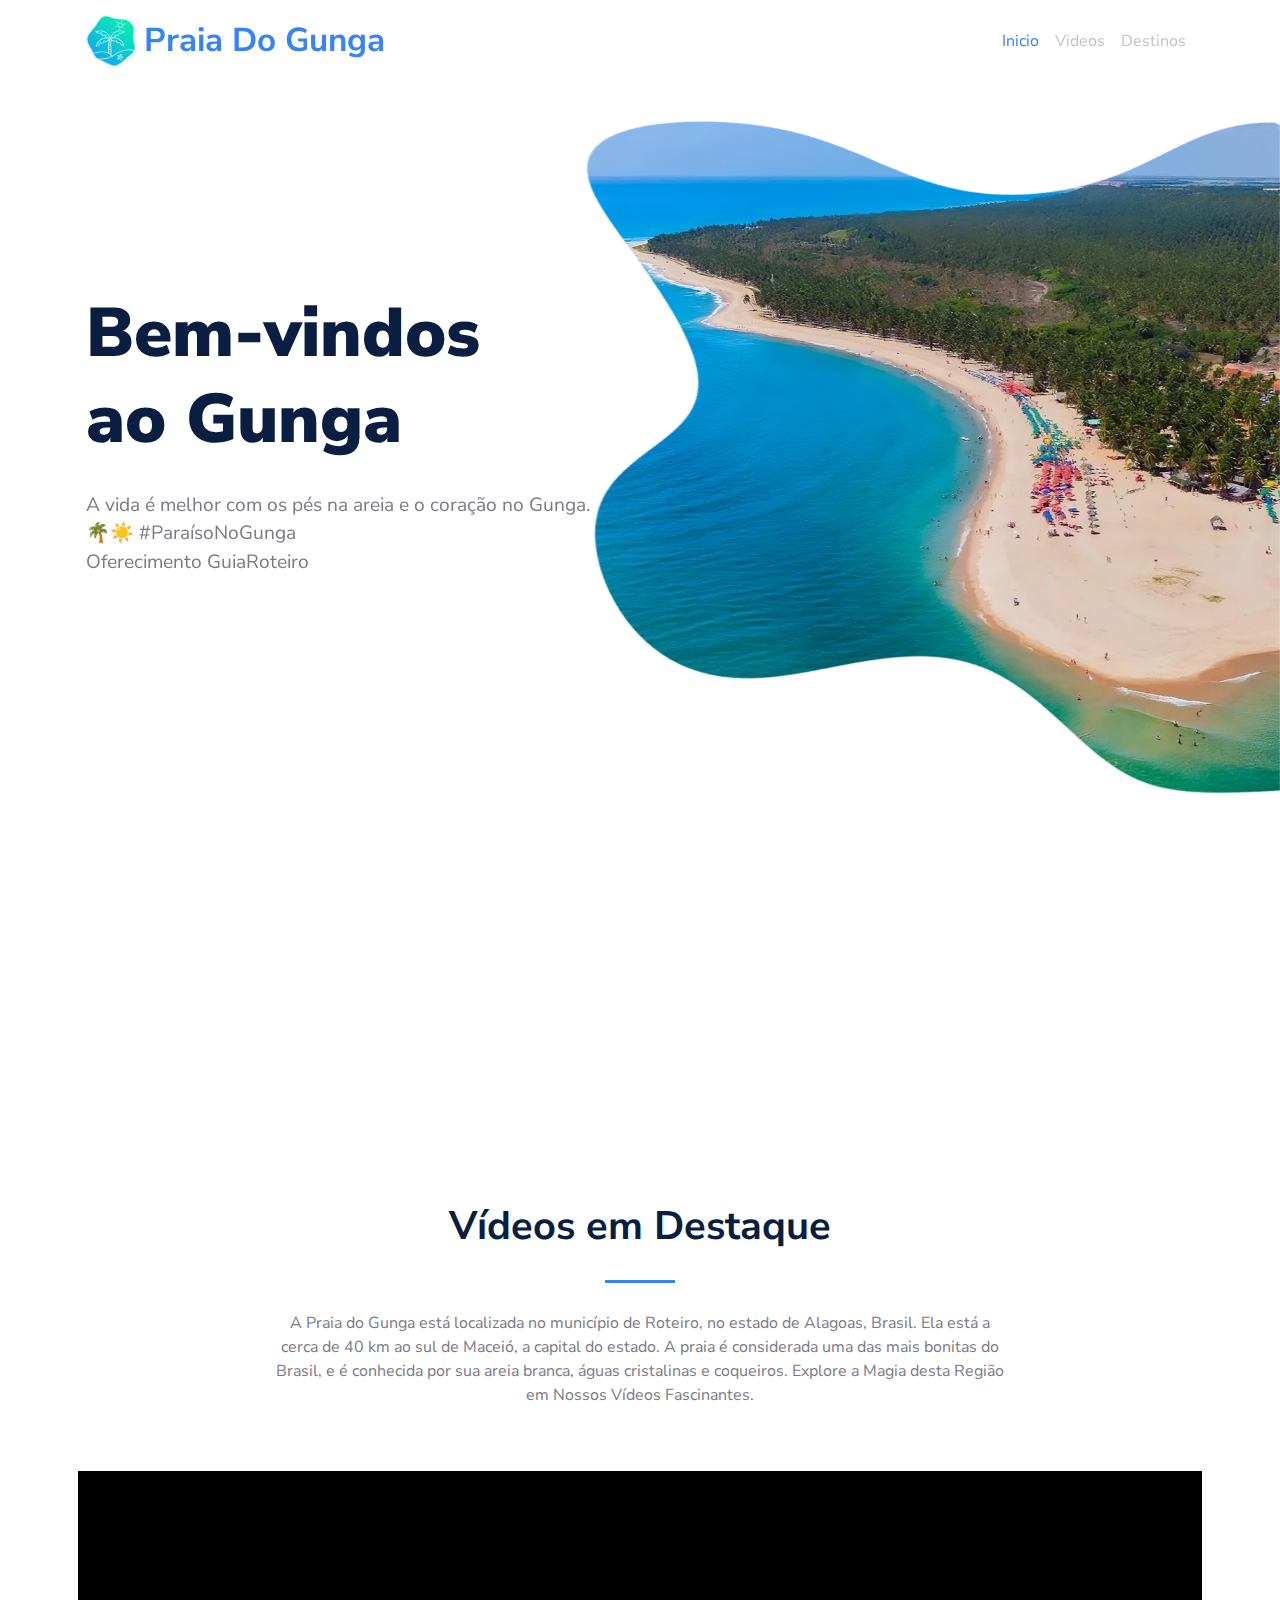
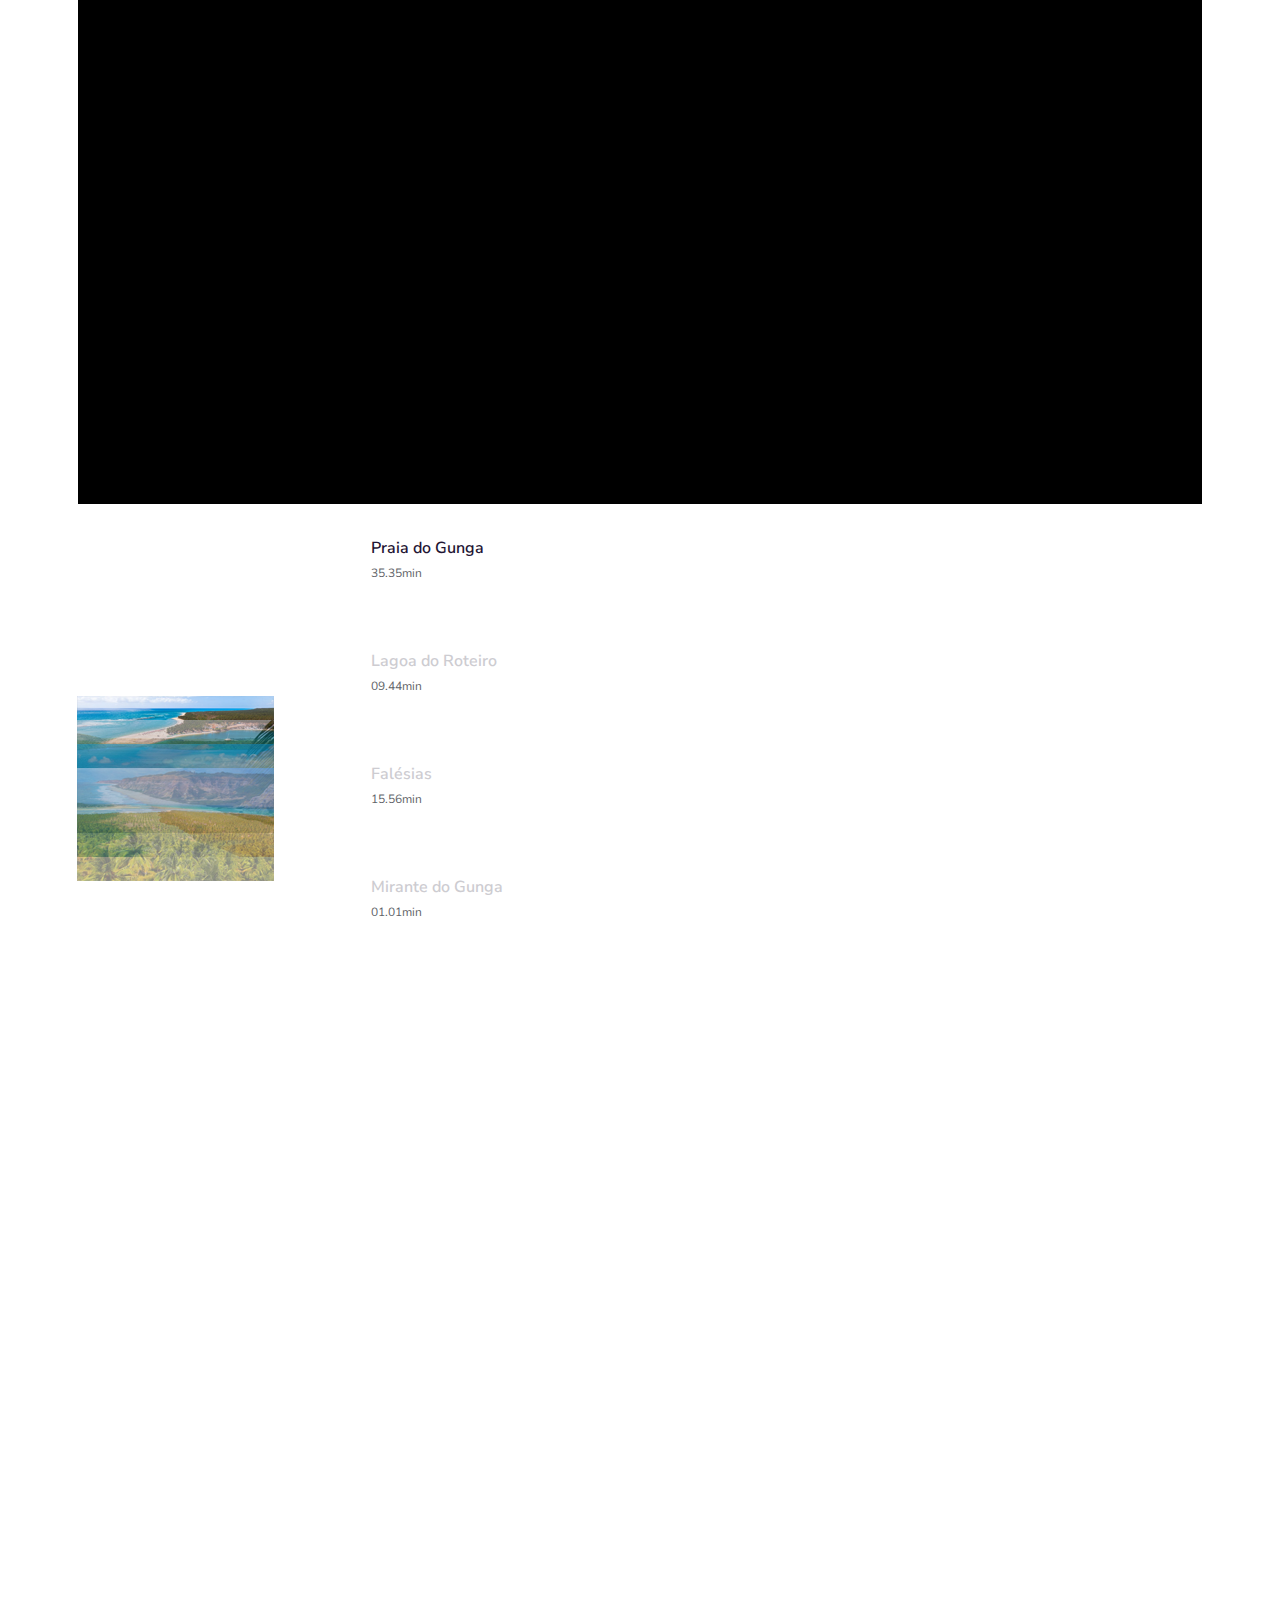
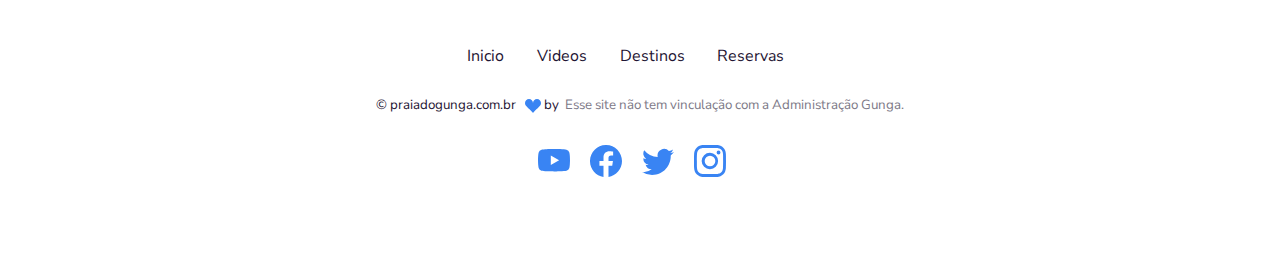
==== commit 98bb7ea3: "Update index.html" ====
--- a/index.html
+++ b/index.html
@@ -39,6 +39,18 @@
     <!-- ===============================================-->
     <link href="vendors/plyr/plyr.css" rel="stylesheet">
     <link href="assets/css/theme.css" rel="stylesheet" />
+
+
+    <!-- Google tag (gtag.js) -->
+<script async src="https://www.googletagmanager.com/gtag/js?id=G-E5PL6SDF8Q"></script>
+<script>
+  window.dataLayer = window.dataLayer || [];
+  function gtag(){dataLayer.push(arguments);}
+  gtag('js', new Date());
+
+  gtag('config', 'G-E5PL6SDF8Q');
+</script>
+
 
   </head>
 
@@ -661,7 +673,7 @@
               <p class="mb-0 fs--1 text-dark">&copy; praiadogunga.com.br &nbsp;
                 <svg class="bi bi-suit-heart-fill" xmlns="http://www.w3.org/2000/svg" width="16" height="16" fill="#3984F3" viewBox="0 0 16 16">
                   <path d="M4 1c2.21 0 4 1.755 4 3.92C8 2.755 9.79 1 12 1s4 1.755 4 3.92c0 3.263-3.234 4.414-7.608 9.608a.513.513 0 0 1-.784 0C3.234 9.334 0 8.183 0 4.92 0 2.755 1.79 1 4 1z"></path>
-                </svg>&nbsp;by&nbsp; <a class="text-700" href="https://instagram.com/guiaroteiro" target="_blank">GuiaRoteiro </a>
+                </svg>&nbsp;by&nbsp; <a class="text-700" href="https://praiadogunga.com.br" target="_blank">Esse site não tem vinculação com a Administração Gunga.</a>
                 <!-- <a class="text-700" href="https://instagram.com/guiaroteiro" target="_blank">GuiaGunga </a> -->
               </p>
             </div>
@@ -717,4 +729,4 @@
     <link href="https://fonts.googleapis.com/css2?family=Nunito+Sans:wght@200;300;400;600;700;800;900&amp;display=swap" rel="stylesheet">
   </body>
 
-</html>+</html>
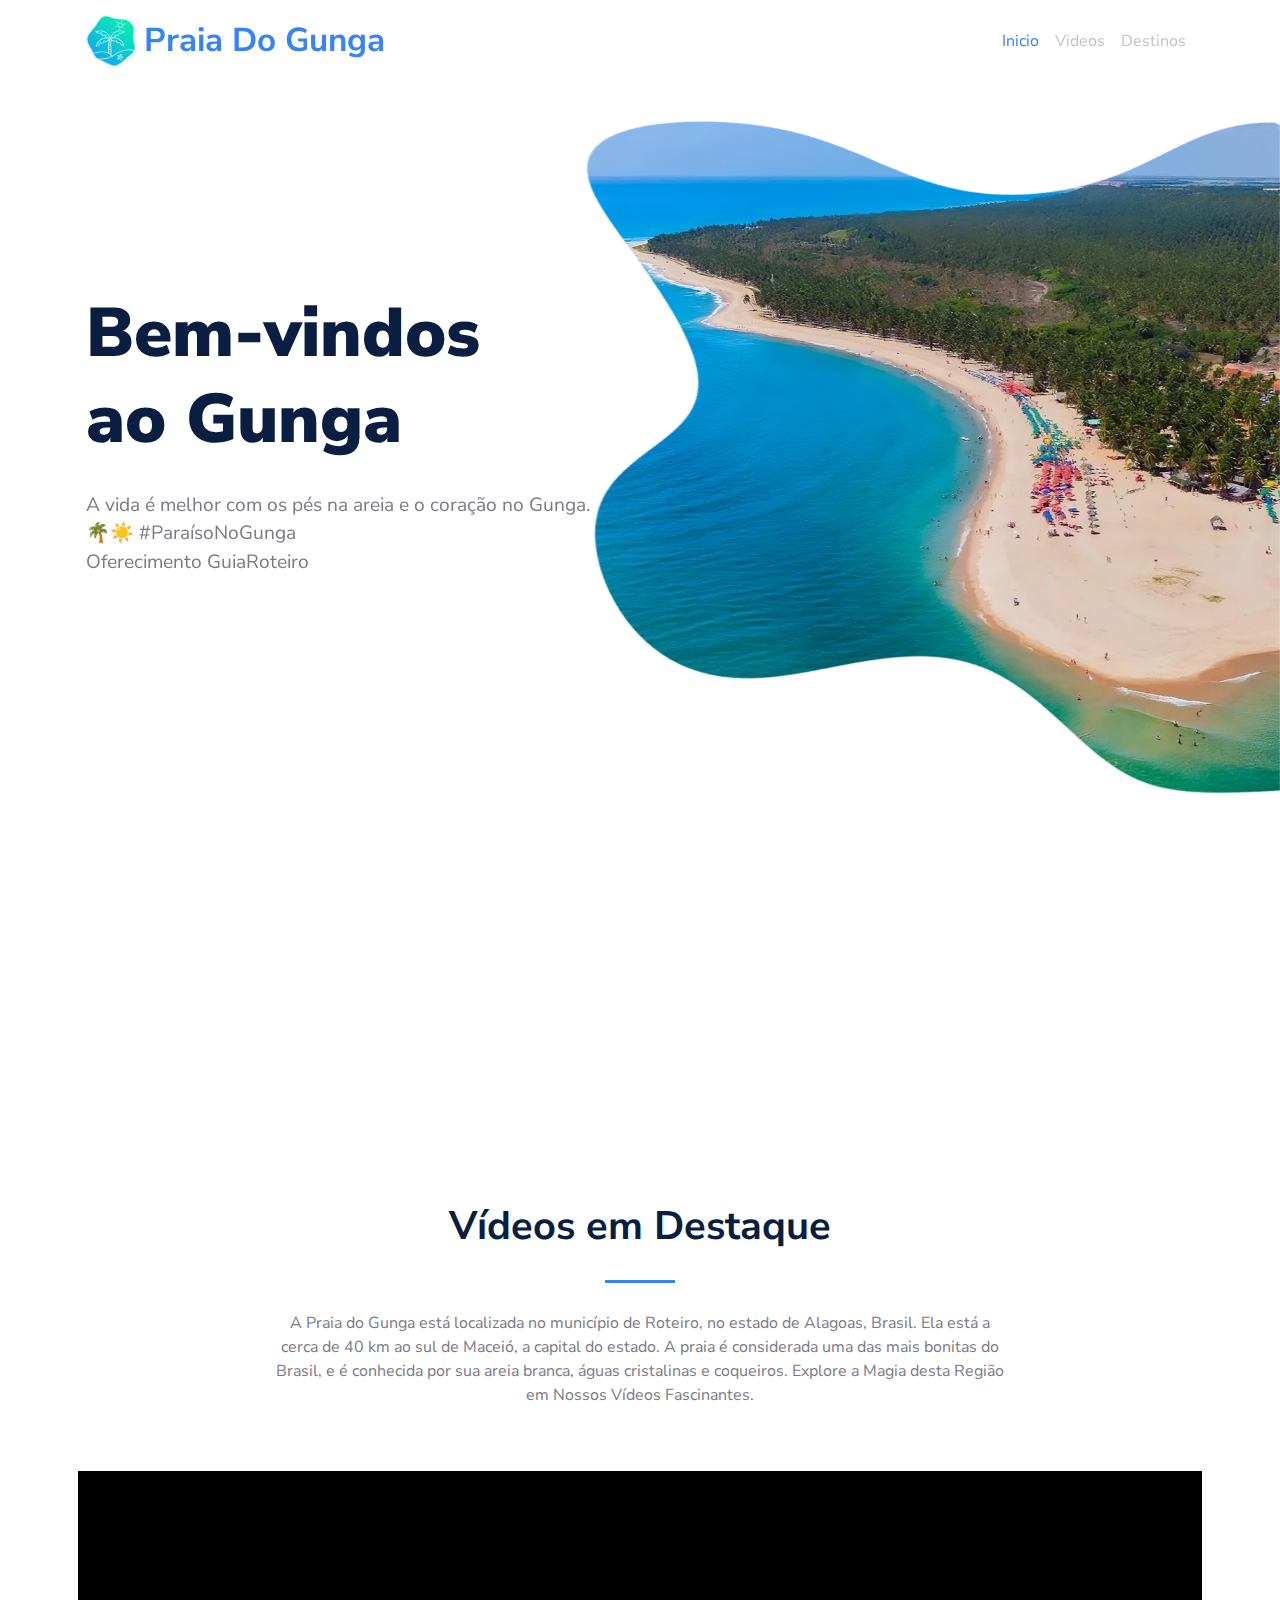
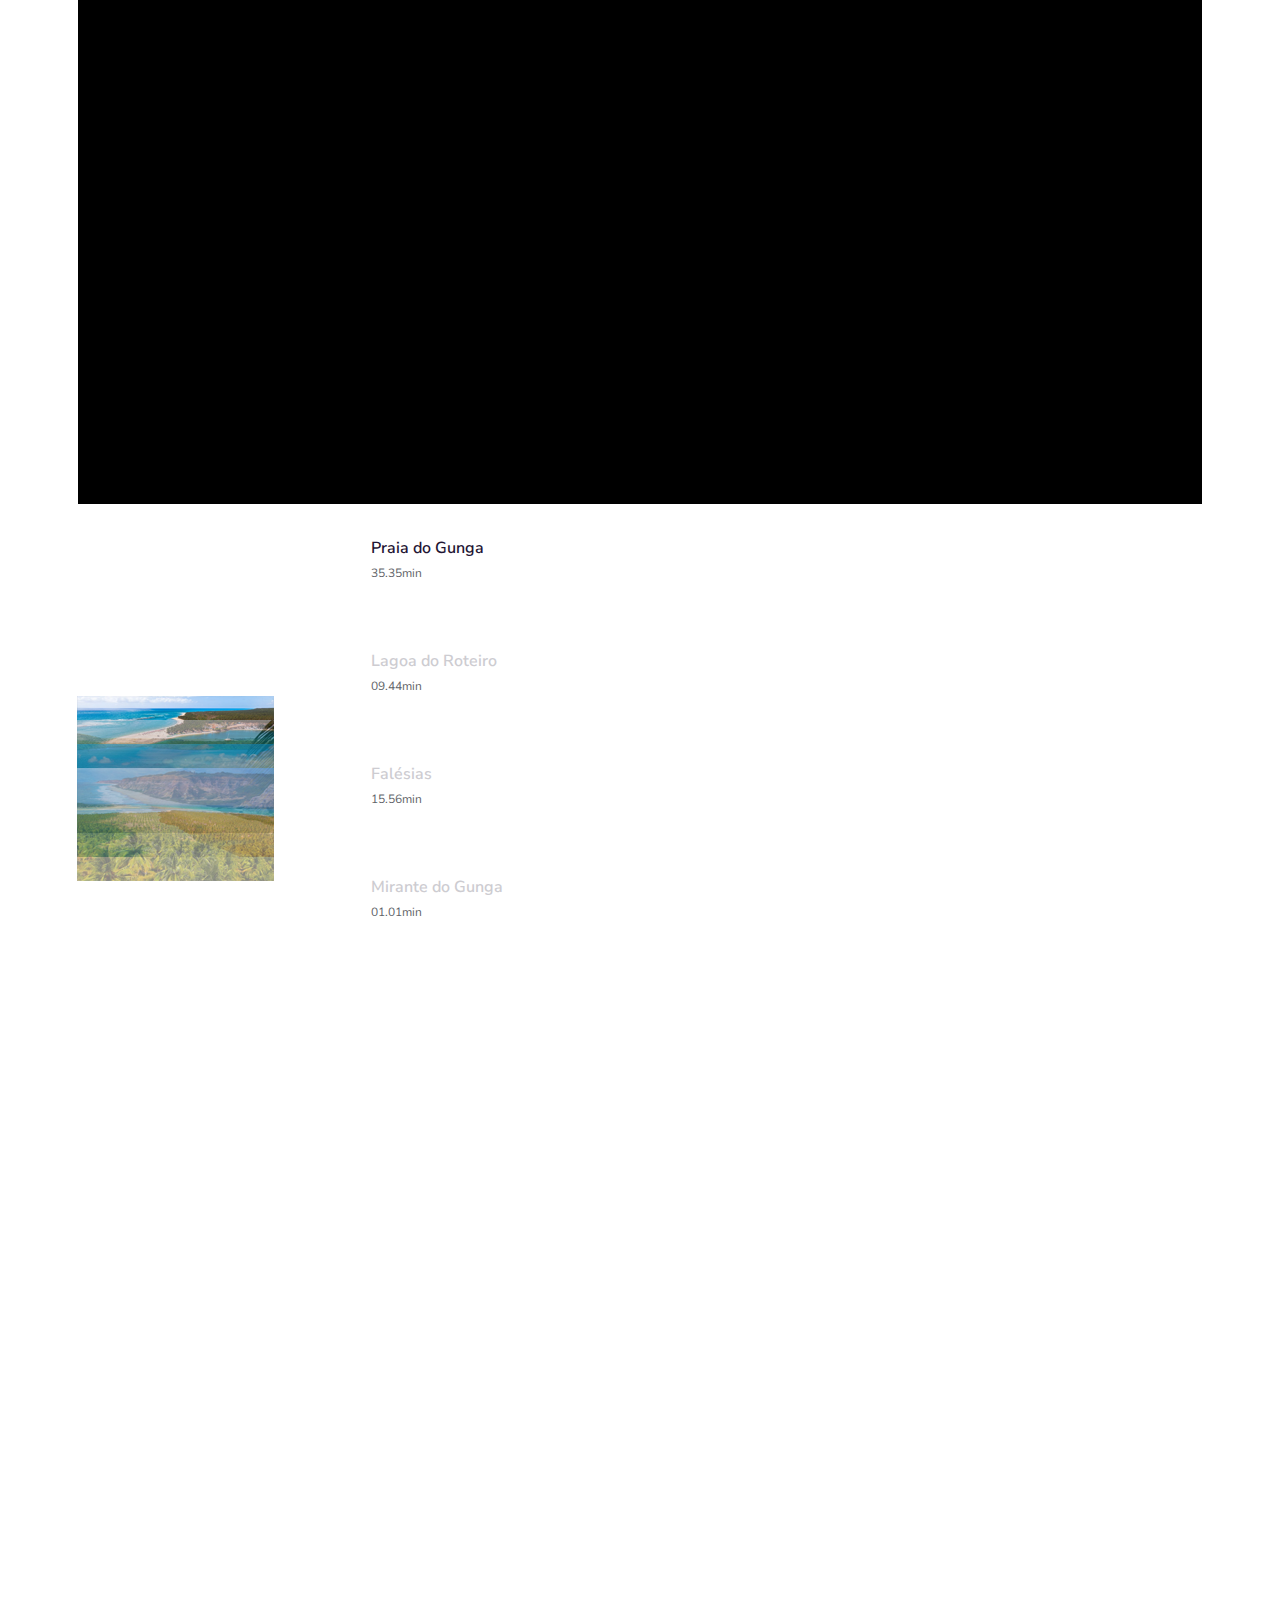
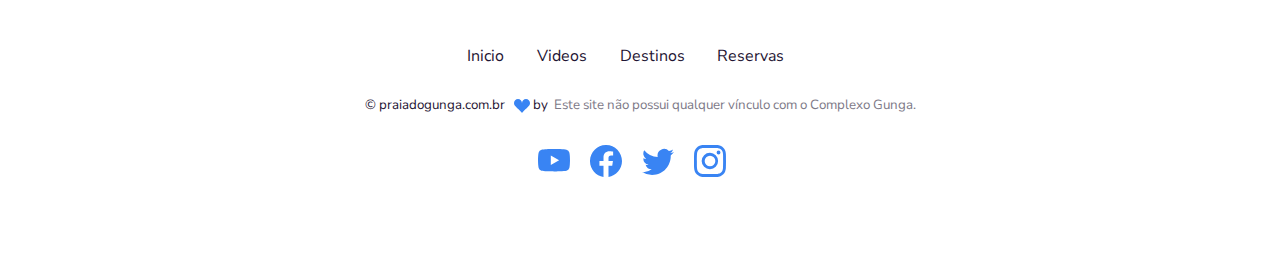
==== commit 178e4597: "Update index.html" ====
--- a/index.html
+++ b/index.html
@@ -673,7 +673,7 @@
               <p class="mb-0 fs--1 text-dark">&copy; praiadogunga.com.br &nbsp;
                 <svg class="bi bi-suit-heart-fill" xmlns="http://www.w3.org/2000/svg" width="16" height="16" fill="#3984F3" viewBox="0 0 16 16">
                   <path d="M4 1c2.21 0 4 1.755 4 3.92C8 2.755 9.79 1 12 1s4 1.755 4 3.92c0 3.263-3.234 4.414-7.608 9.608a.513.513 0 0 1-.784 0C3.234 9.334 0 8.183 0 4.92 0 2.755 1.79 1 4 1z"></path>
-                </svg>&nbsp;by&nbsp; <a class="text-700" href="https://praiadogunga.com.br" target="_blank">Esse site não tem vinculação com a Administração Gunga.</a>
+                </svg>&nbsp;by&nbsp; <a class="text-700" href="https://praiadogunga.com.br" target="_blank">Este site não possui qualquer vínculo com o Complexo Gunga.</a>
                 <!-- <a class="text-700" href="https://instagram.com/guiaroteiro" target="_blank">GuiaGunga </a> -->
               </p>
             </div>
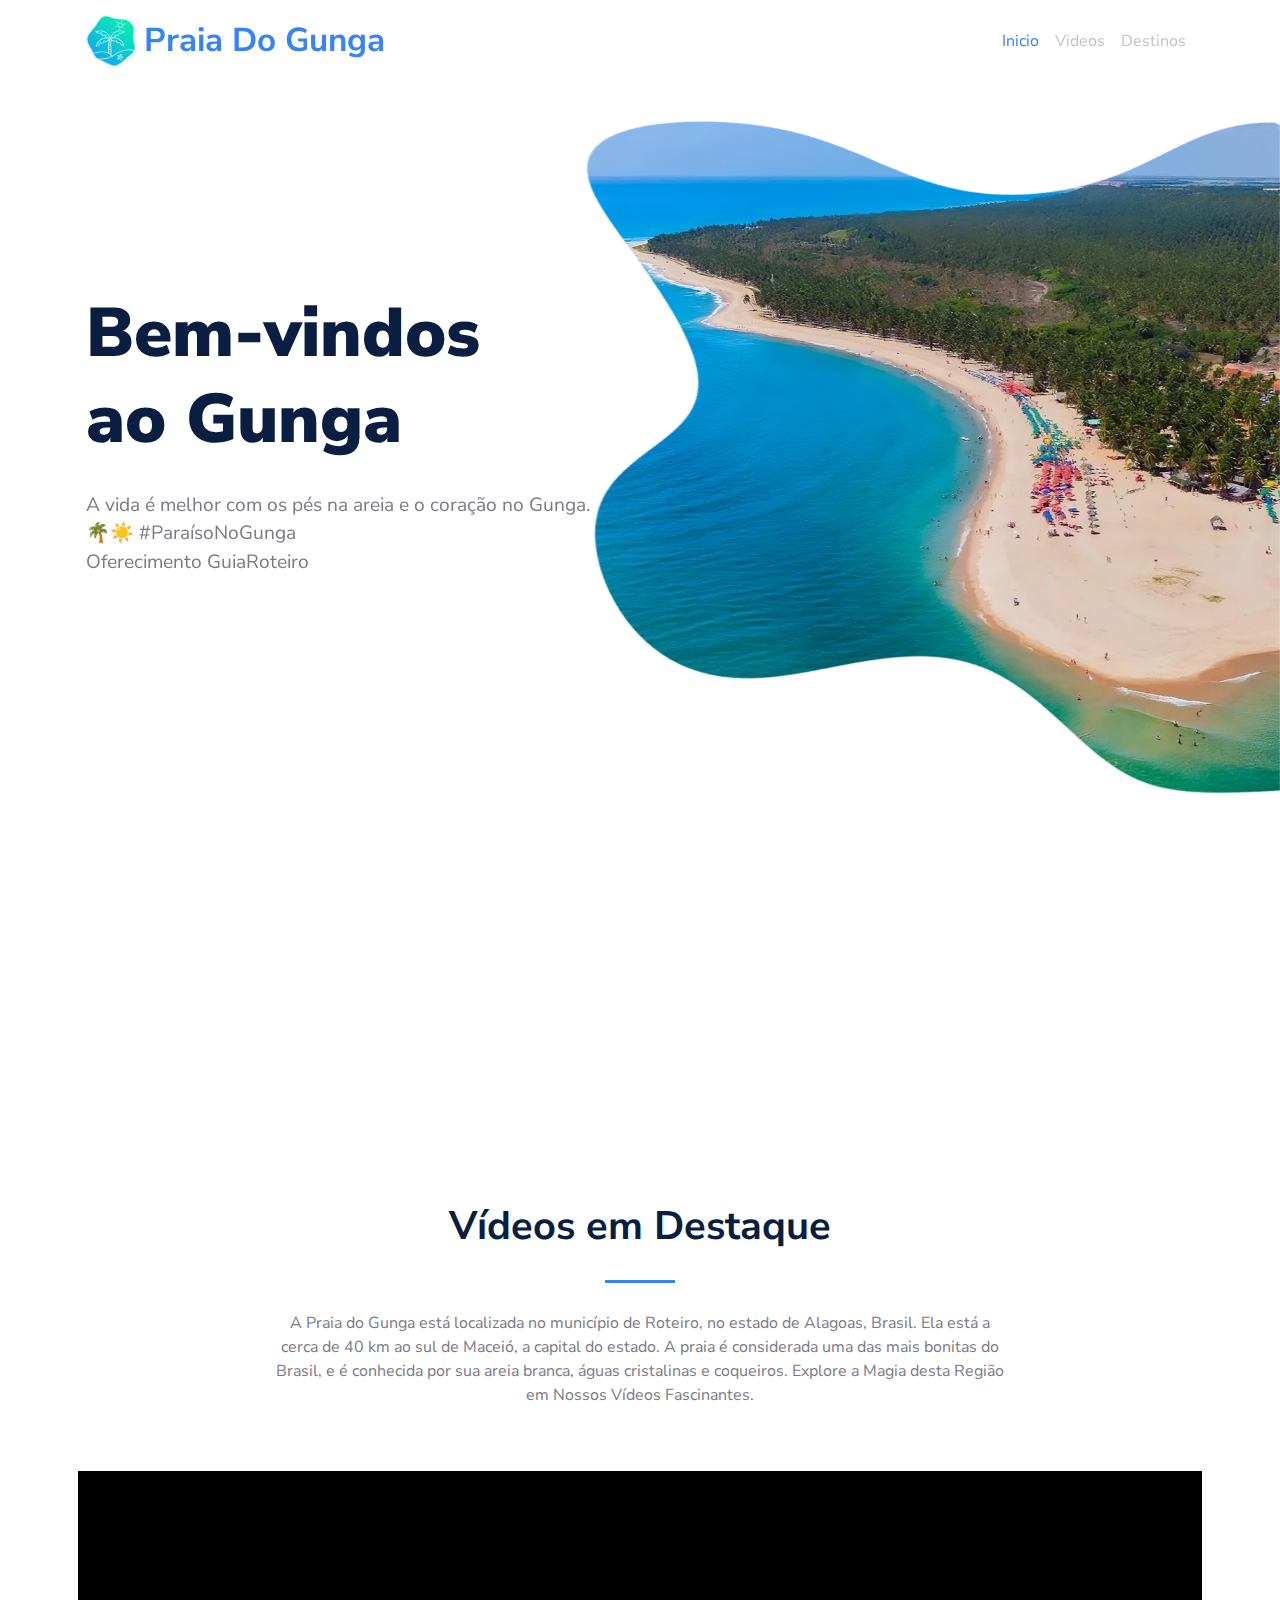
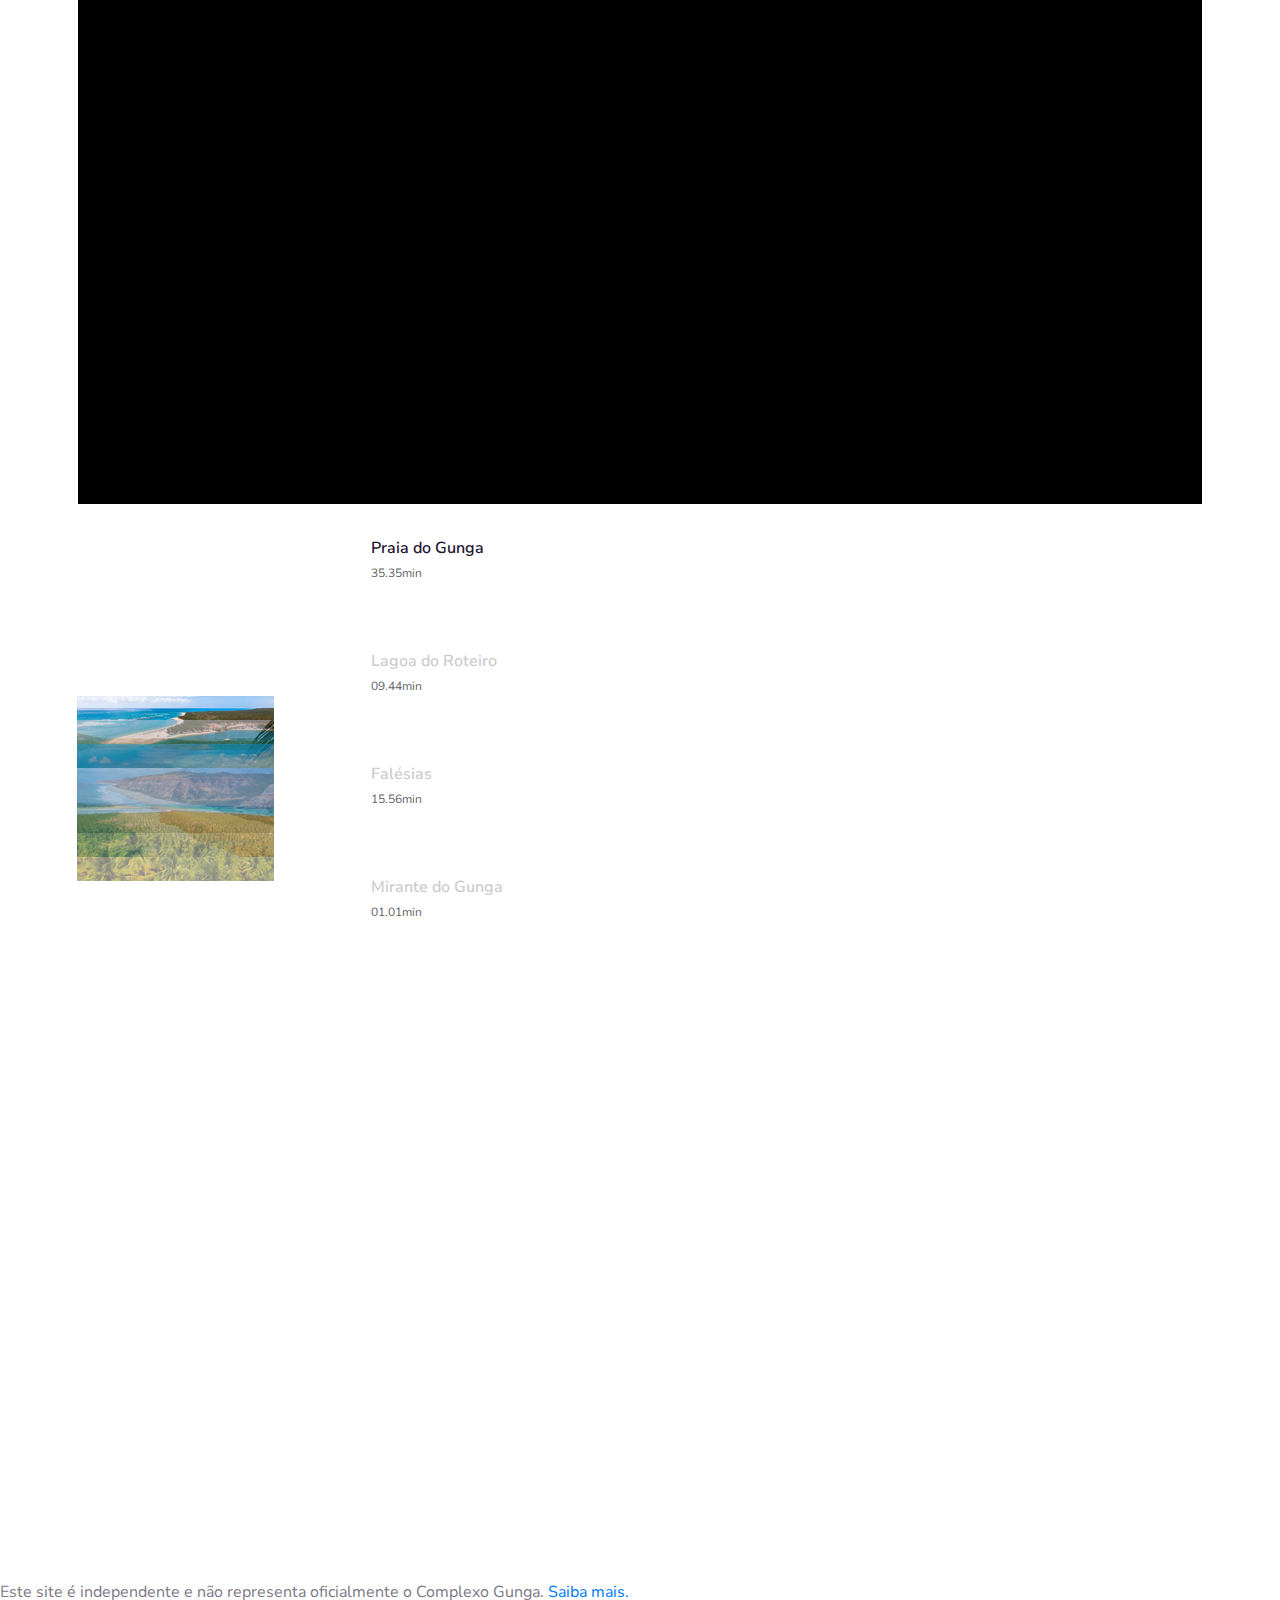
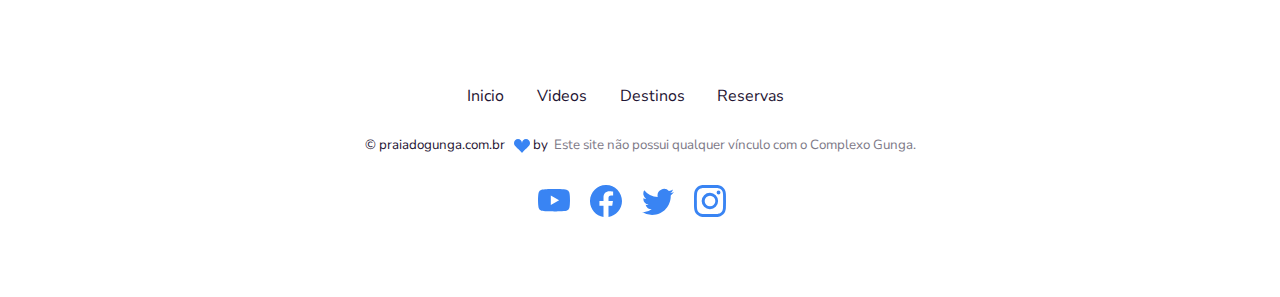
==== commit 0941d198: "Update index.html" ====
--- a/index.html
+++ b/index.html
@@ -650,6 +650,10 @@
       </section> -->
 
 
+      <p>
+    Este site é independente e não representa oficialmente o Complexo Gunga. <a href="/sobre-o-site" style="color: #007BFF;">Saiba mais.</a>
+  </p>
+      
       <!-- ============================================-->
       <!-- <section> begin ============================-->
       <section class="py-6">
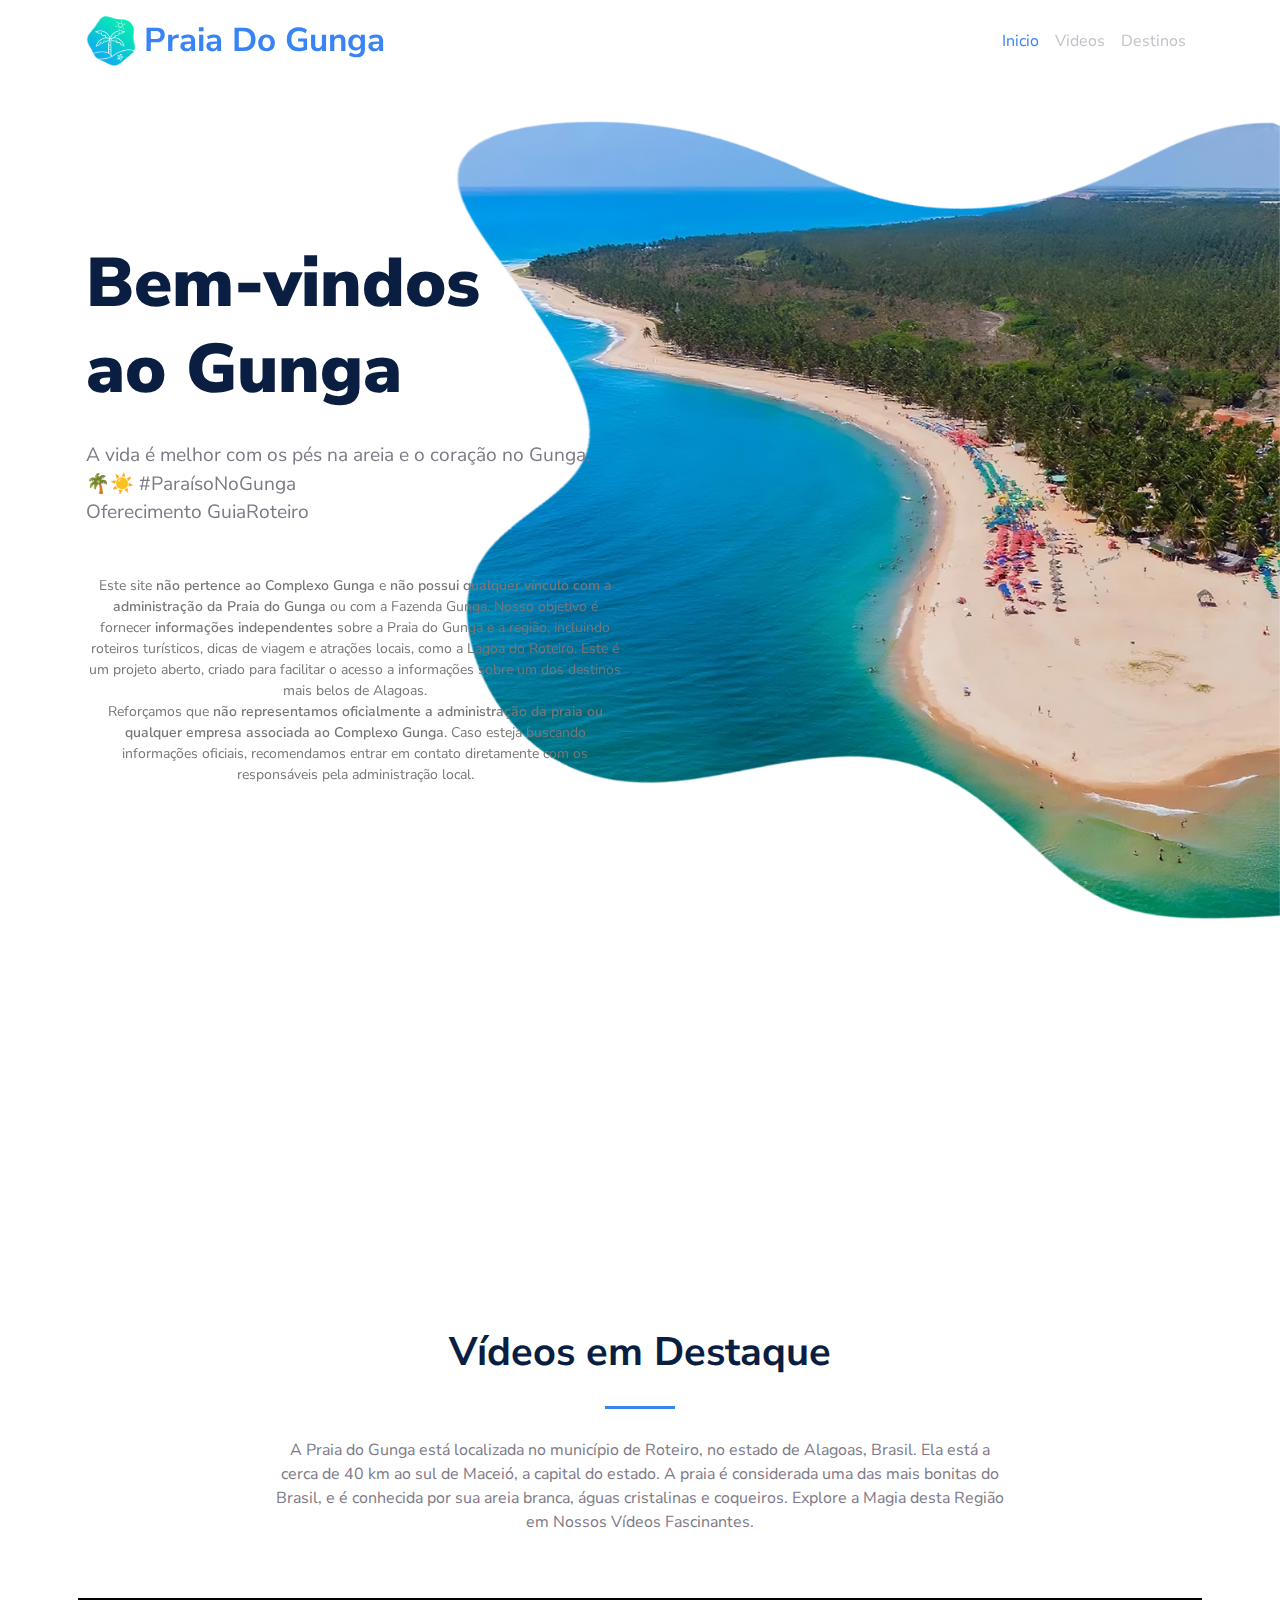
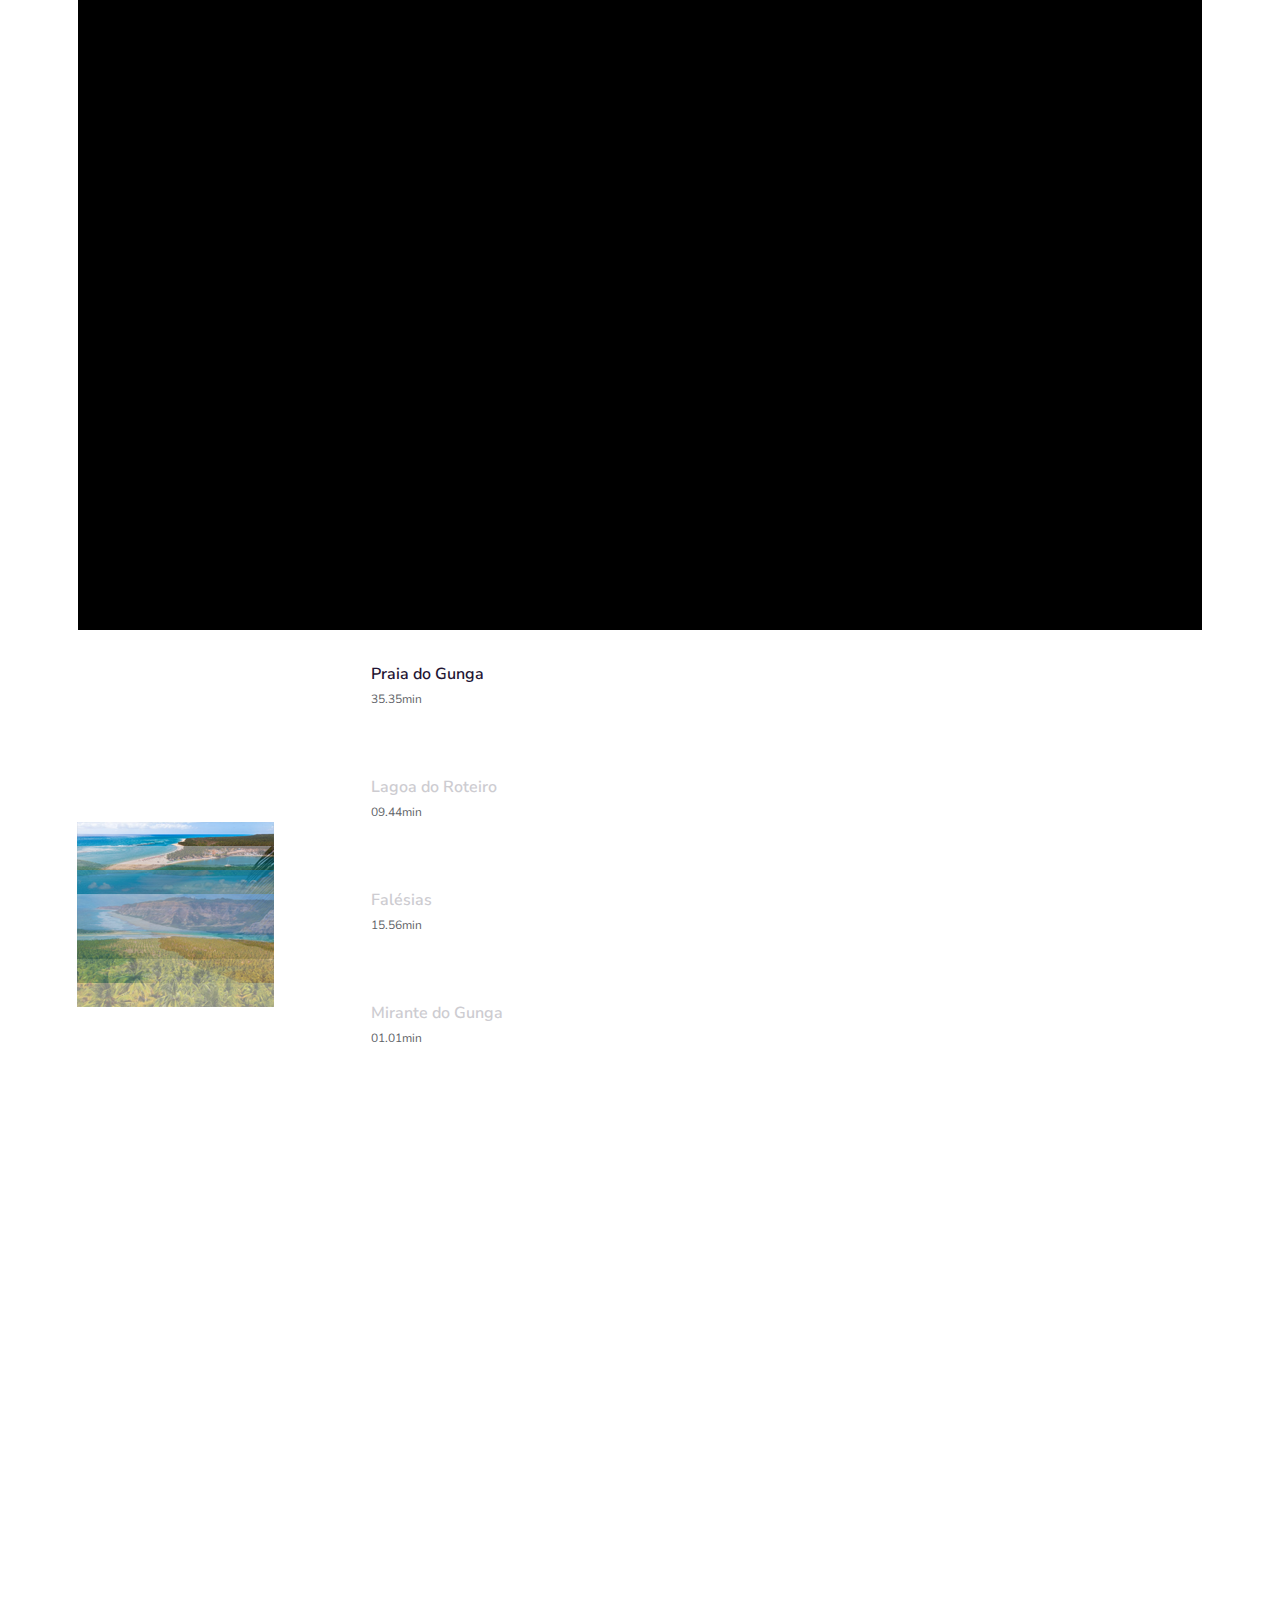
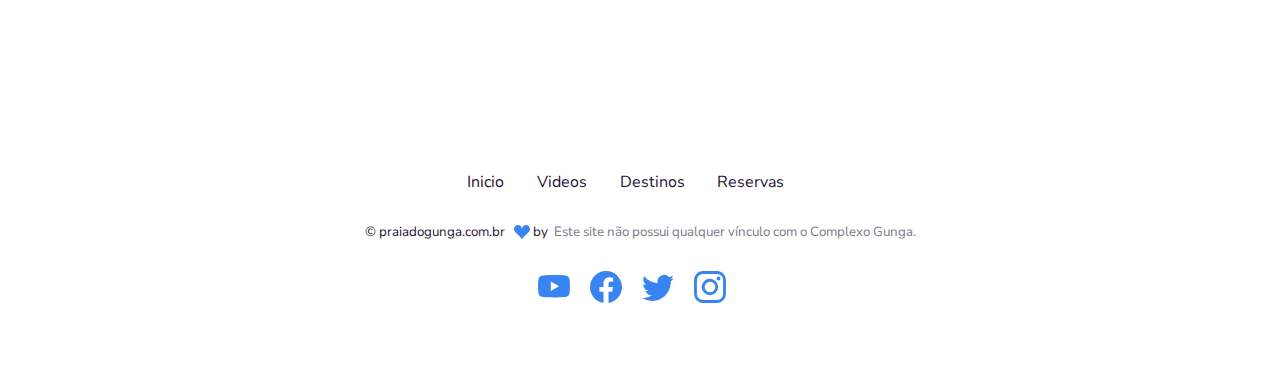
==== commit fb336882: "Update index.html" ====
--- a/index.html
+++ b/index.html
@@ -88,6 +88,15 @@
               <h1 class="mb-4 display-1 lh-sm">Bem-vindos<br class="d-block d-lg-none d-xl-block" />ao Gunga</h1>
               <p class="mt-4 mb-5 fs-1 lh-base">A vida é melhor com os pés na areia e o coração no Gunga. <br class="d-none d-lg-block" /> 🌴☀️ #ParaísoNoGunga<br class="d-none d-lg-block" />Oferecimento GuiaRoteiro</p>
 
+  <p style="text-align: center; font-size: 14px; color: #777;">
+    Este site <strong>não pertence ao Complexo Gunga</strong> e <strong>não possui qualquer vínculo com a administração da Praia do Gunga</strong> ou com a Fazenda Gunga. 
+    Nosso objetivo é fornecer <strong>informações independentes</strong> sobre a Praia do Gunga e a região, incluindo roteiros turísticos, dicas de viagem e atrações locais, como a Lagoa do Roteiro. Este é um projeto aberto, criado para facilitar o acesso a informações sobre um dos destinos mais belos de Alagoas.
+    <br>
+    Reforçamos que <strong>não representamos oficialmente a administração da praia ou qualquer empresa associada ao Complexo Gunga</strong>. Caso esteja buscando informações oficiais, recomendamos entrar em contato diretamente com os responsáveis pela administração local.
+  </p>
+
+
+              
               <!-- <a class="btn btn-lg btn-primary hover-top" href="#" role="button">Siga-nos</a> -->
             </div>
           </div>
@@ -650,9 +659,7 @@
       </section> -->
 
 
-      <p>
-    Este site é independente e não representa oficialmente o Complexo Gunga. <a href="/sobre-o-site" style="color: #007BFF;">Saiba mais.</a>
-  </p>
+    
       
       <!-- ============================================-->
       <!-- <section> begin ============================-->
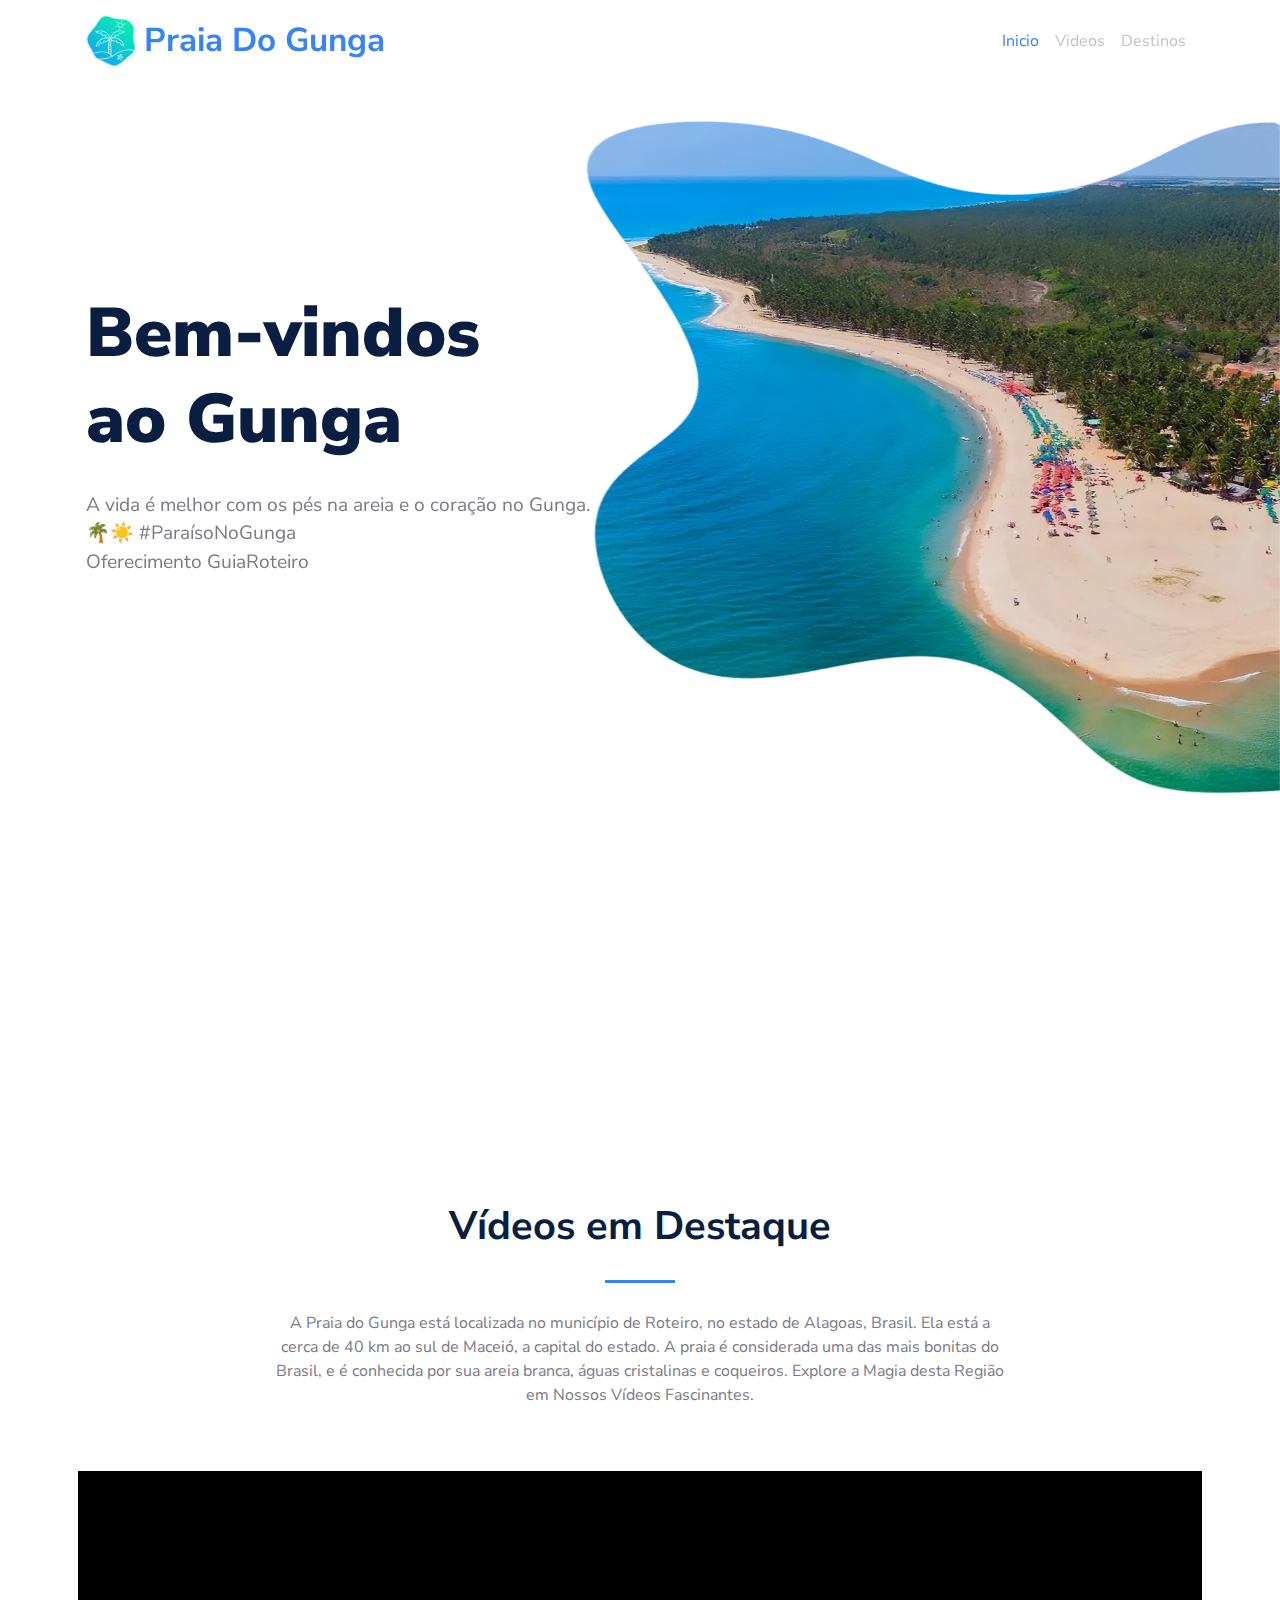
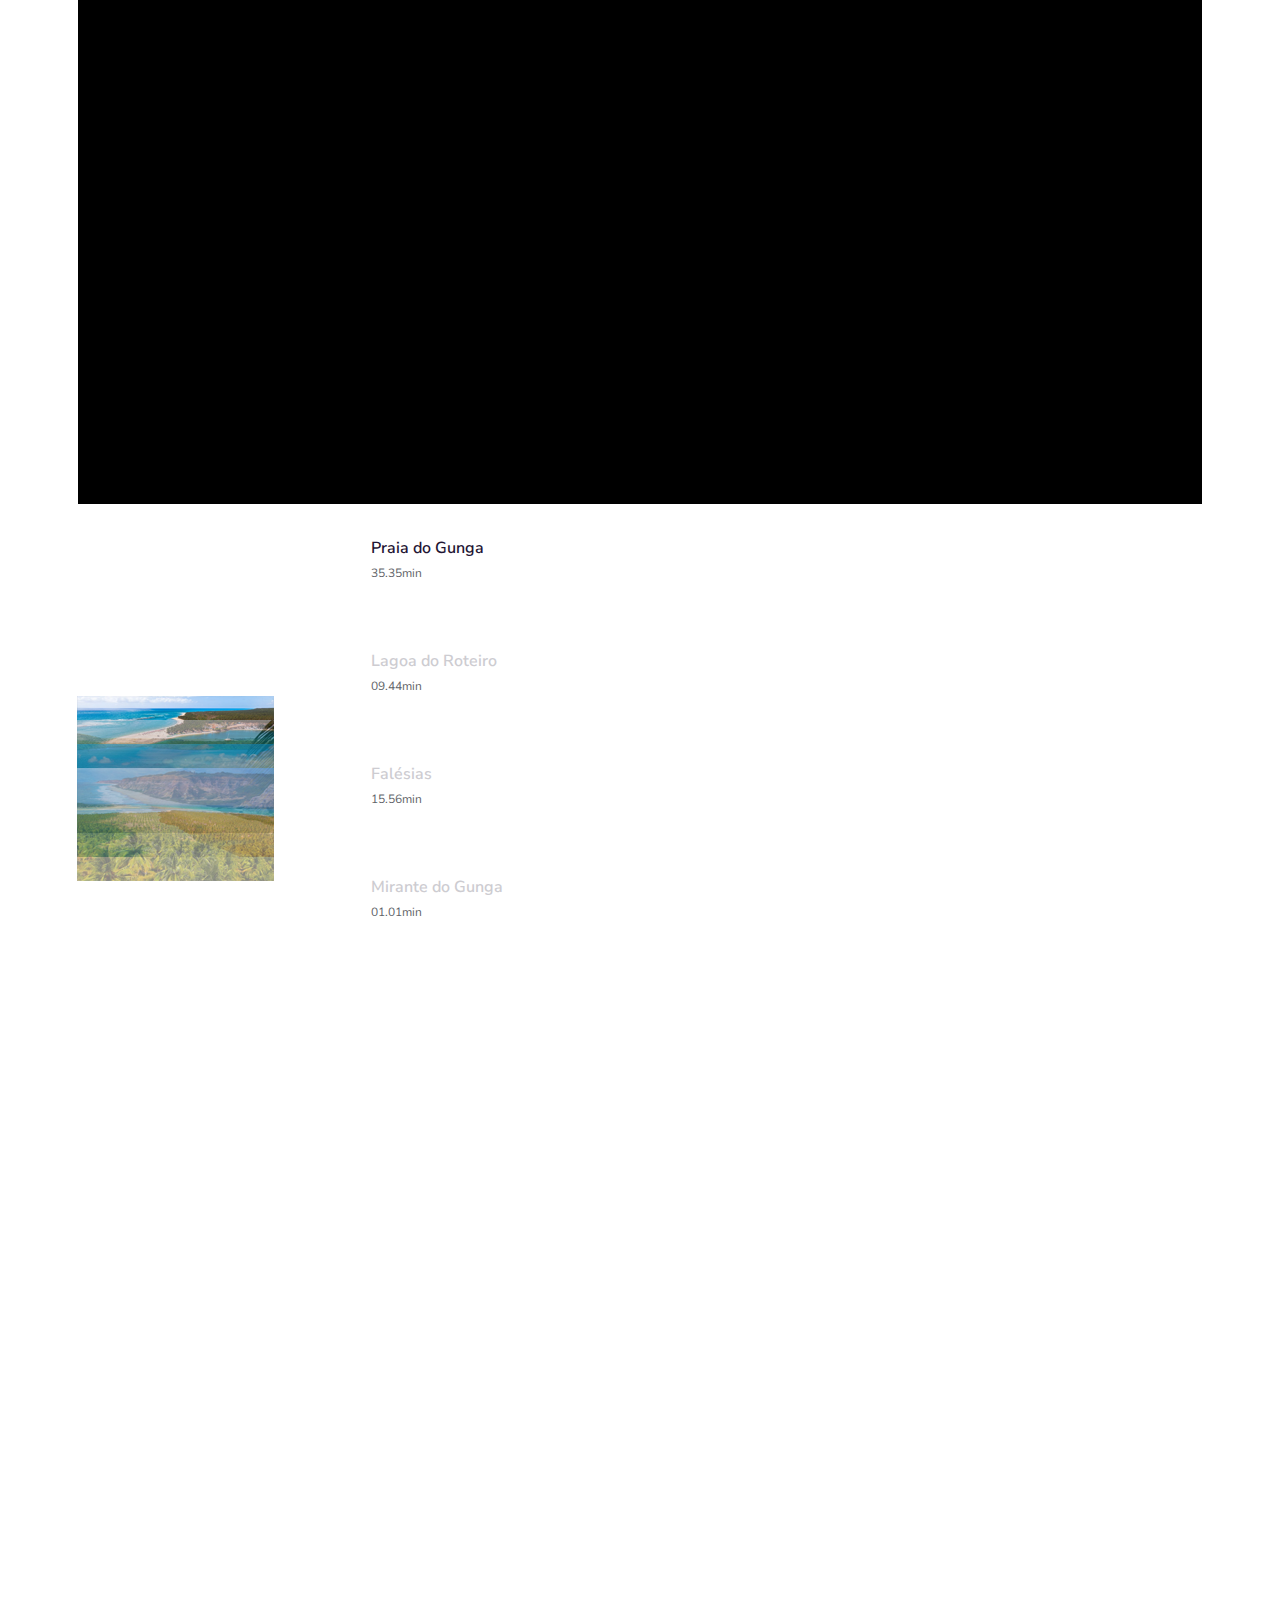
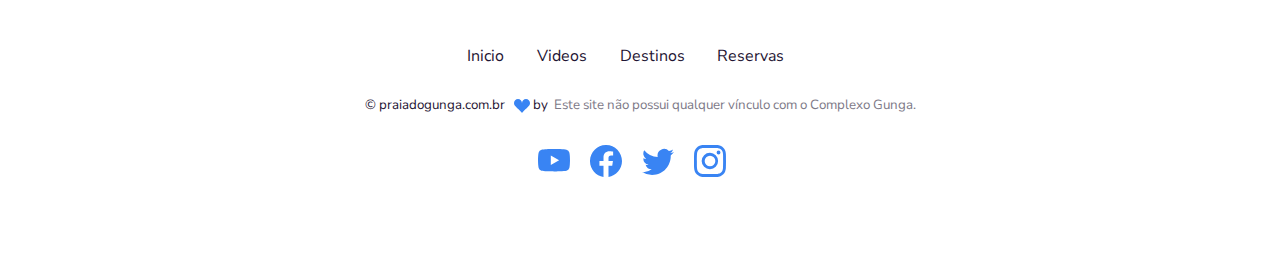
==== commit 06be9e93: "Update index.html" ====
--- a/index.html
+++ b/index.html
@@ -88,12 +88,7 @@
               <h1 class="mb-4 display-1 lh-sm">Bem-vindos<br class="d-block d-lg-none d-xl-block" />ao Gunga</h1>
               <p class="mt-4 mb-5 fs-1 lh-base">A vida é melhor com os pés na areia e o coração no Gunga. <br class="d-none d-lg-block" /> 🌴☀️ #ParaísoNoGunga<br class="d-none d-lg-block" />Oferecimento GuiaRoteiro</p>
 
-  <p style="text-align: center; font-size: 14px; color: #777;">
-    Este site <strong>não pertence ao Complexo Gunga</strong> e <strong>não possui qualquer vínculo com a administração da Praia do Gunga</strong> ou com a Fazenda Gunga. 
-    Nosso objetivo é fornecer <strong>informações independentes</strong> sobre a Praia do Gunga e a região, incluindo roteiros turísticos, dicas de viagem e atrações locais, como a Lagoa do Roteiro. Este é um projeto aberto, criado para facilitar o acesso a informações sobre um dos destinos mais belos de Alagoas.
-    <br>
-    Reforçamos que <strong>não representamos oficialmente a administração da praia ou qualquer empresa associada ao Complexo Gunga</strong>. Caso esteja buscando informações oficiais, recomendamos entrar em contato diretamente com os responsáveis pela administração local.
-  </p>
+
 
 
               
